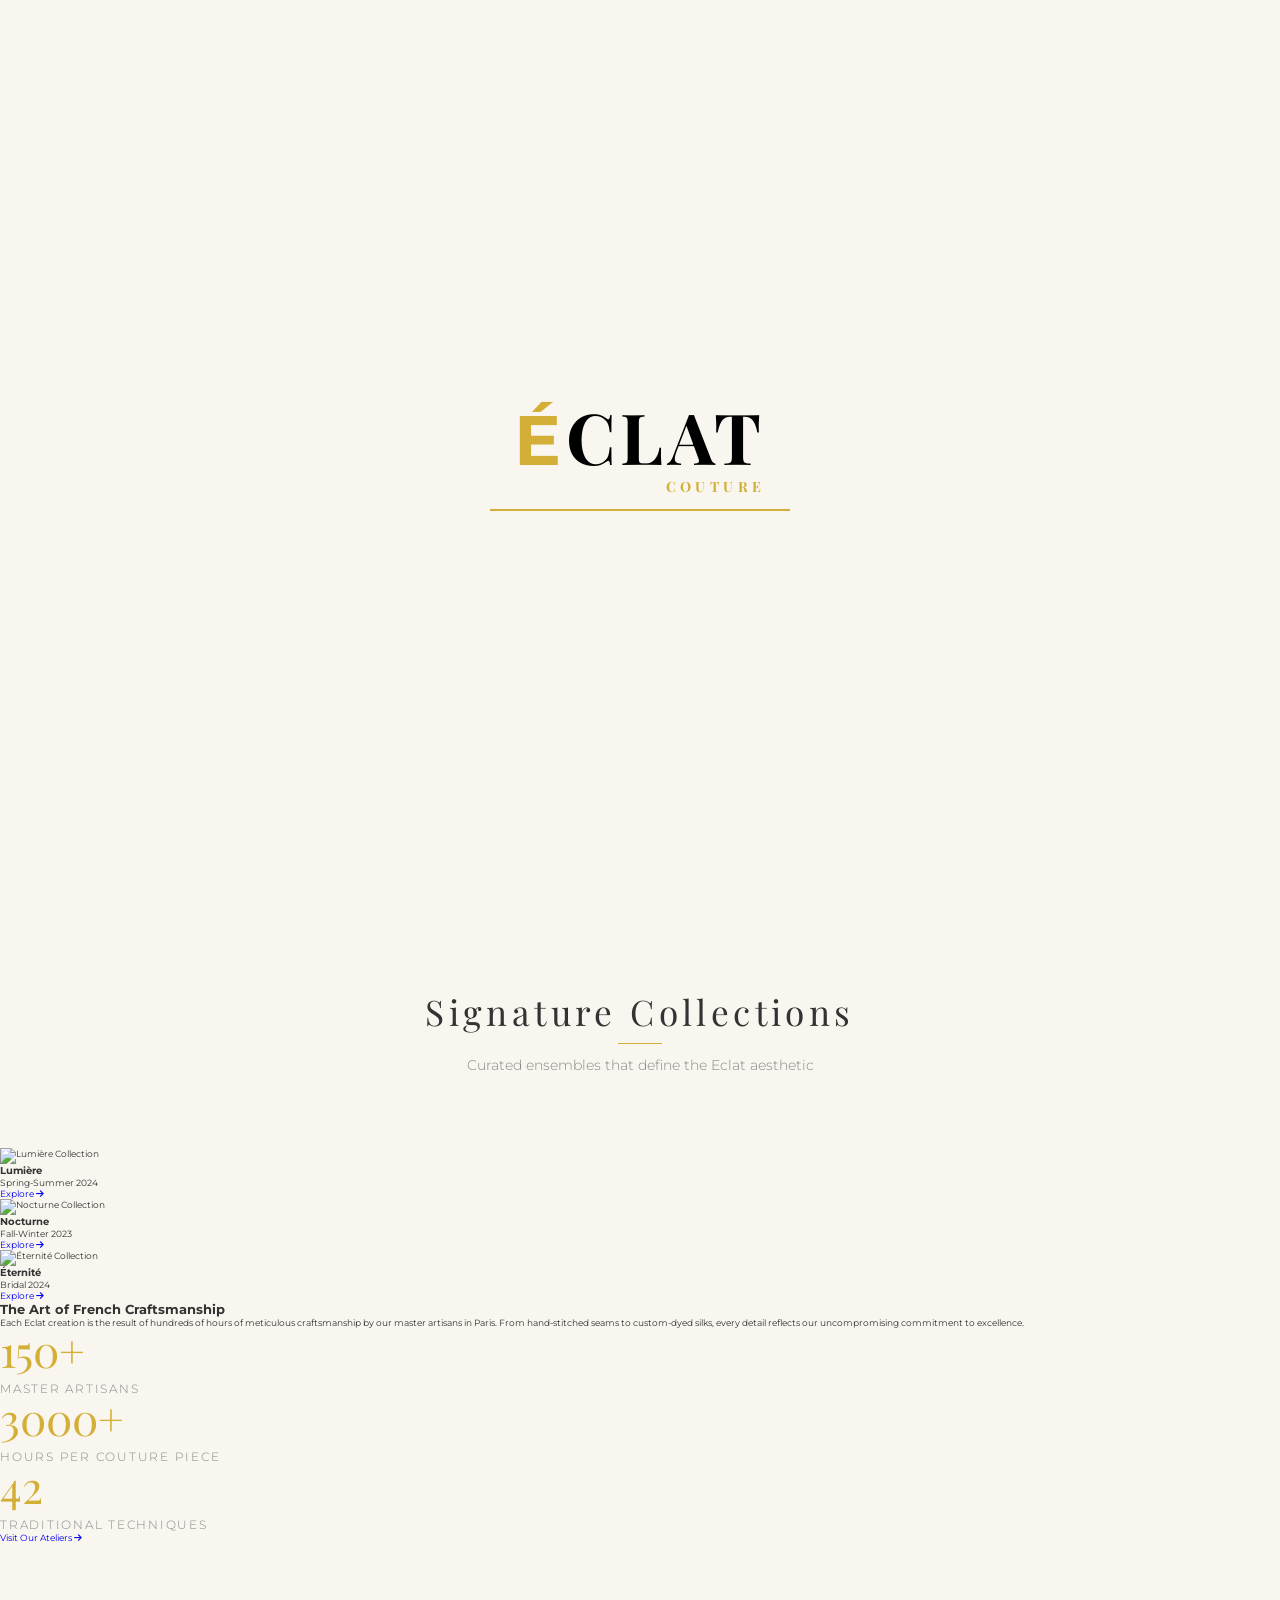
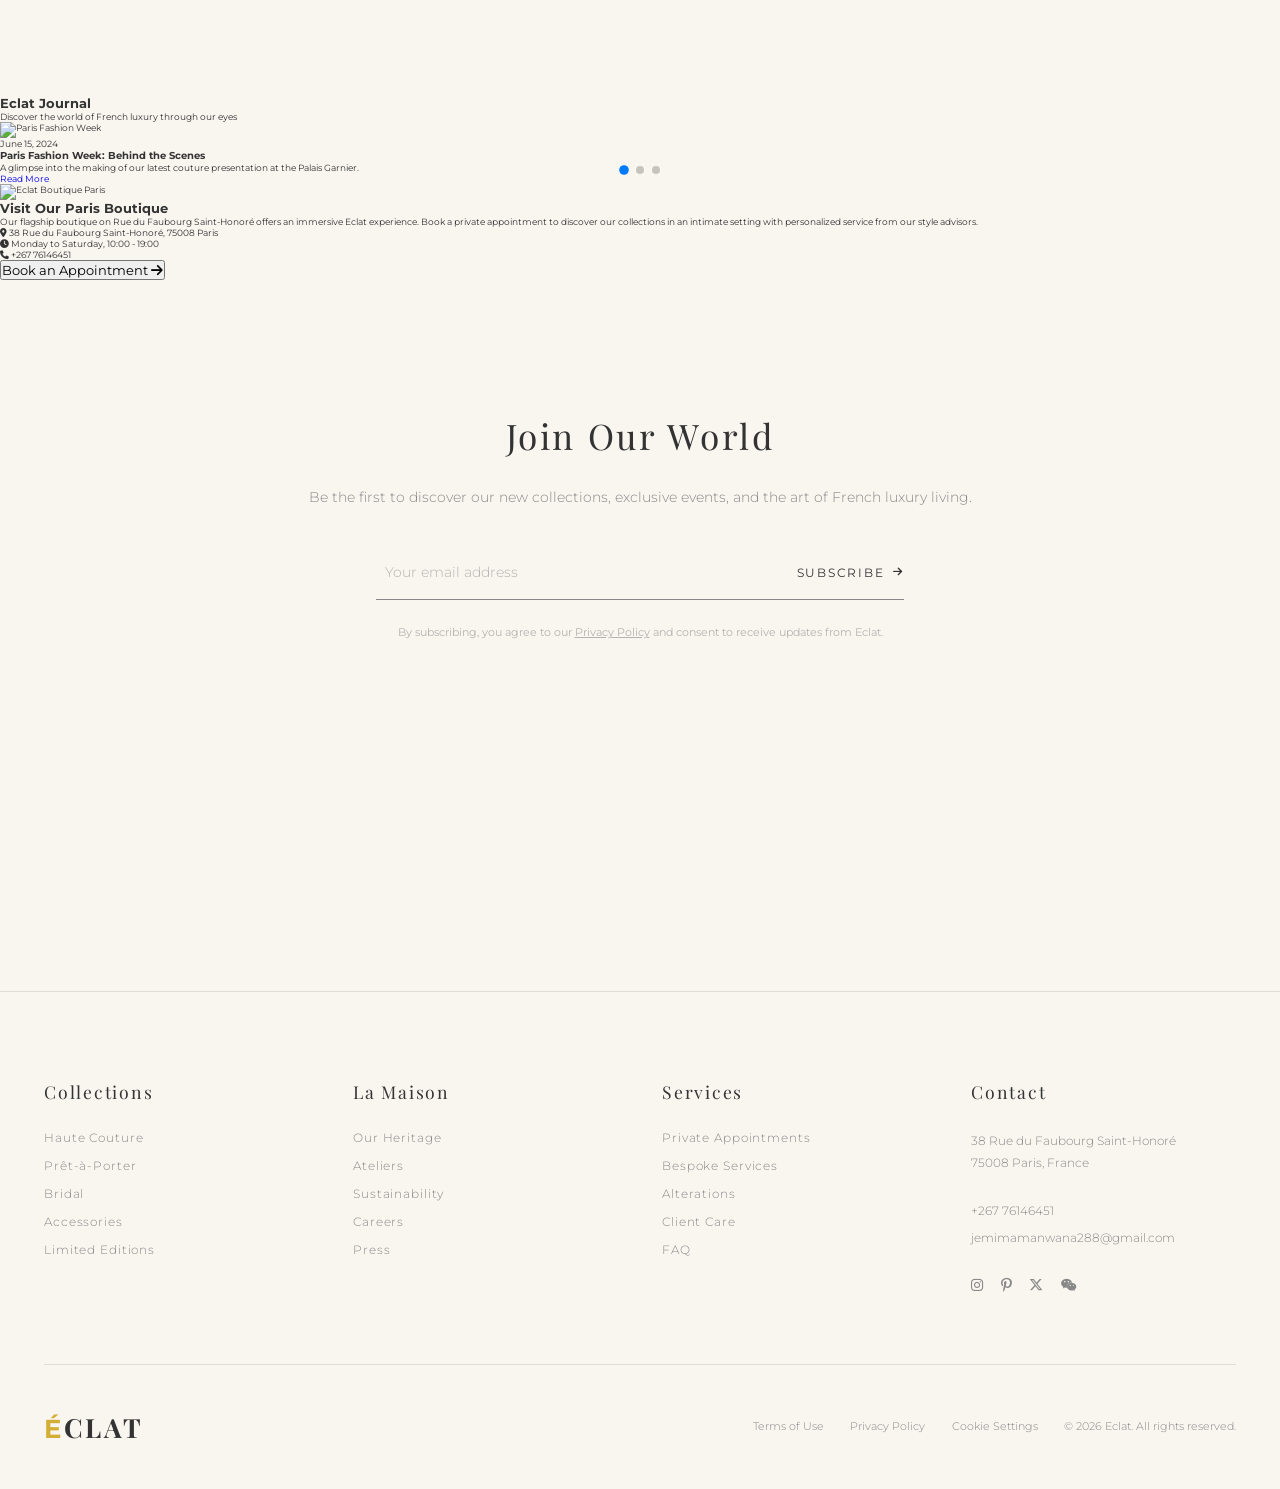
==== index.html @ 30eb7c79 "Merge remote README and rename home.html to index.html" ====
<!DOCTYPE html>
<html lang="en">
<head>
    <meta charset="UTF-8">
    <meta name="viewport" content="width=device-width, initial-scale=1.0">
    <title>Eclat | Home</title>
    <link rel="stylesheet" href="Eclat.css">
    <link rel="stylesheet" href="https://cdnjs.cloudflare.com/ajax/libs/font-awesome/6.4.0/css/all.min.css">
    <link href="https://fonts.googleapis.com/css2?family=Playfair+Display:wght@400;500;600;700;800;900&family=Montserrat:wght@100;200;300;400;500;600;700&display=swap" rel="stylesheet">
    <link rel="stylesheet" href="https://cdn.jsdelivr.net/npm/swiper@11/swiper-bundle.min.css">
</head>
<body>
    <div class="preloader">
        <div class="preloader-logo">
            <span class="gold-text">É</span>CLAT
        </div>
        <div class="preloader-progress"></div>
    </div>

    <div class="container">
        <div class="menu-icon">
            <div class="lines">
                <div class="line line-1"></div>
                <div class="line line-2"></div>
            </div>
            <span class="menu">Menu</span>
            <span class="close">Close</span>
        </div>
        <nav class="navigation">
            <a href="index.html">Home</a>
            <a href="#">Haute Couture</a>
            <a href="#">Prêt-à-Porter</a>
            <a href="#">Ateliers</a>
            <a href="#">Contact</a>
        </nav>

        <div class="landing">
            <div class="landing-left">
                <h1 class="main-heading main-heading-left">É</h1>
                <div class="about">
                    <h1>L'Art de l'Élégance</h1>
                    <p>
                        Depuis 1925, Eclat incarne l'excellence de la couture française. Chaque création est une ode à la féminité, 
                        sculptée dans les plus nobles matières par nos maîtres artisans. Découvrez un univers où le luxe rencontre 
                        l'audace, où chaque détail est pensé pour célébrer la femme moderne.
                    </p>
                    <div class="link">
                        <a href="#collections">Discover Now</a>
                        <i class="fa-solid fa-arrow-right"></i>
                    </div>
                </div>
            </div>
            <div class="landing-right">
                <div class="social-media">
                    <button id="privateAppointment">Private Appointment</button>
                    <i class="fa-brands fa-instagram"></i>
                    <i class="fa-brands fa-pinterest-p"></i>
                    <i class="fa-brands fa-x-twitter"></i>
                </div>
                <h1 class="main-heading main-heading-right">C</h1>
                <div class="season">
                    <h1>Automne-Hiver 2024 Collection</h1>
                    <div class="season-link">
                        <a href="#">View Lookbook</a>
                        <i class="fa-solid fa-arrow-right"></i>
                    </div>
                </div>
                <div class="landing-right-bg"></div>
            </div>
        </div>
    </div>

    <main>
        <!-- Featured Collections Section -->
        <section id="collections" class="featured-section">
            <div class="section-header">
                <h2>Signature Collections</h2>
                <p>Curated ensembles that define the Eclat aesthetic</p>
            </div>
            
            <div class="collections-grid">
                <div class="collection-card">
                    <div class="collection-image">
                        <img src="collection1.jpg" alt="Lumière Collection">
                    </div>
                    <div class="collection-overlay">
                        <h3>Lumière</h3>
                        <p>Spring-Summer 2024</p>
                        <a href="#" class="collection-link">Explore <i class="fas fa-arrow-right"></i></a>
                    </div>
                </div>
                <div class="collection-card">
                    <div class="collection-image">
                        <img src="collection2.jpg" alt="Nocturne Collection">
                    </div>
                    <div class="collection-overlay">
                        <h3>Nocturne</h3>
                        <p>Fall-Winter 2023</p>
                        <a href="#" class="collection-link">Explore <i class="fas fa-arrow-right"></i></a>
                    </div>
                </div>
                <div class="collection-card">
                    <div class="collection-image">
                        <img src="collection3.jpg" alt="Éternité Collection">
                    </div>
                    <div class="collection-overlay">
                        <h3>Éternité</h3>
                        <p>Bridal 2024</p>
                        <a href="#" class="collection-link">Explore <i class="fas fa-arrow-right"></i></a>
                    </div>
                </div>
            </div>
        </section>

        <!-- Craftsmanship Section -->
        <section class="craftsmanship-section">
            <div class="craftsmanship-content">
                <h2>The Art of French Craftsmanship</h2>
                <p>
                    Each Eclat creation is the result of hundreds of hours of meticulous craftsmanship by our 
                    master artisans in Paris. From hand-stitched seams to custom-dyed silks, every detail 
                    reflects our uncompromising commitment to excellence.
                </p>
                <div class="craftsmanship-stats">
                    <div class="stat">
                        <span class="number">150+</span>
                        <span class="label">Master Artisans</span>
                    </div>
                    <div class="stat">
                        <span class="number">3000+</span>
                        <span class="label">Hours per Couture Piece</span>
                    </div>
                    <div class="stat">
                        <span class="number">42</span>
                        <span class="label">Traditional Techniques</span>
                    </div>
                </div>
                <a href="#" class="craftsmanship-link">
                    Visit Our Ateliers
                    <i class="fas fa-arrow-right"></i>
                </a>
            </div>
            <div class="craftsmanship-video">
                <video autoplay muted loop>
                    <source src="craftsmanship.mp4" type="video/mp4">
                </video>
                <div class="video-overlay">
                    <button class="play-button">
                        <i class="fas fa-play"></i>
                    </button>
                </div>
            </div>
        </section>

        <!-- Editorial Section -->
        <section class="editorial-section">
            <div class="editorial-header">
                <h2>Eclat Journal</h2>
                <p>Discover the world of French luxury through our eyes</p>
            </div>
            <div class="editorial-slider swiper">
                <div class="swiper-wrapper">
                    <div class="swiper-slide editorial-slide">
                        <img src="editorial1.jpg" alt="Paris Fashion Week">
                        <div class="editorial-content">
                            <span class="editorial-date">June 15, 2024</span>
                            <h3>Paris Fashion Week: Behind the Scenes</h3>
                            <p>A glimpse into the making of our latest couture presentation at the Palais Garnier.</p>
                            <a href="#" class="editorial-link">Read More</a>
                        </div>
                    </div>
                    <div class="swiper-slide editorial-slide">
                        <img src="editorial2.jpg" alt="Silk Harvest">
                        <div class="editorial-content">
                            <span class="editorial-date">May 28, 2024</span>
                            <h3>The Silk Harvest: From Cocoon to Couture</h3>
                            <p>Our journey to Lyon to source the finest silks for our upcoming collection.</p>
                            <a href="#" class="editorial-link">Read More</a>
                        </div>
                    </div>
                    <div class="swiper-slide editorial-slide">
                        <img src="editorial3.jpg" alt="Métiers d'Art">
                        <div class="editorial-content">
                            <span class="editorial-date">April 12, 2024</span>
                            <h3>Preserving France's Métiers d'Art</h3>
                            <p>How Eclat supports traditional craftsmanship through our apprenticeship program.</p>
                            <a href="#" class="editorial-link">Read More</a>
                        </div>
                    </div>
                </div>
                <div class="swiper-pagination"></div>
            </div>
        </section>

        <!-- Boutique Section -->
        <section class="boutique-section">
            <div class="boutique-image">
                <img src="boutique.jpg" alt="Eclat Boutique Paris">
            </div>
            <div class="boutique-content">
                <h2>Visit Our Paris Boutique</h2>
                <p>
                    Our flagship boutique on Rue du Faubourg Saint-Honoré offers an immersive Eclat experience. 
                    Book a private appointment to discover our collections in an intimate setting with 
                    personalized service from our style advisors.
                </p>
                <div class="boutique-info">
                    <div class="info-item">
                        <i class="fas fa-map-marker-alt"></i>
                        <span>38 Rue du Faubourg Saint-Honoré, 75008 Paris</span>
                    </div>
                    <div class="info-item">
                        <i class="fas fa-clock"></i>
                        <span>Monday to Saturday, 10:00 - 19:00</span>
                    </div>
                    <div class="info-item">
                        <i class="fas fa-phone"></i>
                        <span>+267 76146451</span>
                    </div>
                </div>
                <button class="boutique-button">
                    Book an Appointment
                    <i class="fas fa-arrow-right"></i>
                </button>
            </div>
        </section>

        <!-- Newsletter Section -->
        <section class="newsletter-section">
            <div class="newsletter-container">
                <h2>Join Our World</h2>
                <p>
                    Be the first to discover our new collections, exclusive events, 
                    and the art of French luxury living.
                </p>
                <form class="newsletter-form">
                    <input type="email" placeholder="Your email address" required>
                    <button type="submit">Subscribe <i class="fas fa-arrow-right"></i></button>
                </form>
                <div class="privacy-note">
                    By subscribing, you agree to our <a href="#">Privacy Policy</a> and consent to receive 
                    updates from Eclat.
                </div>
            </div>
        </section>
    </main>

    <footer class="footer">
        <div class="footer-top">
            <div class="footer-column">
                <h3>Collections</h3>
                <ul>
                    <li><a href="#">Haute Couture</a></li>
                    <li><a href="#">Prêt-à-Porter</a></li>
                    <li><a href="#">Bridal</a></li>
                    <li><a href="#">Accessories</a></li>
                    <li><a href="#">Limited Editions</a></li>
                </ul>
            </div>
            <div class="footer-column">
                <h3>La Maison</h3>
                <ul>
                    <li><a href="#">Our Heritage</a></li>
                    <li><a href="#">Ateliers</a></li>
                    <li><a href="#">Sustainability</a></li>
                    <li><a href="#">Careers</a></li>
                    <li><a href="#">Press</a></li>
                </ul>
            </div>
            <div class="footer-column">
                <h3>Services</h3>
                <ul>
                    <li><a href="#">Private Appointments</a></li>
                    <li><a href="#">Bespoke Services</a></li>
                    <li><a href="#">Alterations</a></li>
                    <li><a href="#">Client Care</a></li>
                    <li><a href="#">FAQ</a></li>
                </ul>
            </div>
            <div class="footer-column">
                <h3>Contact</h3>
                <address>
                    38 Rue du Faubourg Saint-Honoré<br>
                    75008 Paris, France<br><br>
                    <a href="tel:+33142772040">+267 76146451</a><br>
                    <a href="mailto:contact@eclat.com">jemimamanwana288@gmail.com</a>
                </address>
                <div class="footer-social">
                    <a href="#"><i class="fab fa-instagram"></i></a>
                    <a href="#"><i class="fab fa-pinterest-p"></i></a>
                    <a href="#"><i class="fab fa-x-twitter"></i></a>
                    <a href="#"><i class="fab fa-weixin"></i></a>
                </div>
            </div>
        </div>
        <div class="footer-bottom">
            <div class="footer-logo">
                <span class="gold-text">É</span>CLAT
            </div>
            <div class="footer-legal">
                <a href="#">Terms of Use</a>
                <a href="#">Privacy Policy</a>
                <a href="#">Cookie Settings</a>
                <span>© 2024 Eclat. All rights reserved.</span>
            </div>
        </div>
    </footer>

    <script src="https://cdn.jsdelivr.net/npm/swiper@11/swiper-bundle.min.js"></script>
    <script src="https://unpkg.com/scrollreveal"></script>
    <script src="Eclat.js"></script>
    <script src="home.js"></script>
</body>
</html>
---- Eclat.css ----
/* Base Styles */
:root {
    --gold: #D4AF37;
    --gold-light: #E6C875;
    --gold-dark: #996515;
    --white: #FFFFFF;
    --white-off: #F9F6F0;
    --black: #000000;
    --gray: #333333;
    --gray-light: #888888;
    --transition: all 0.5s cubic-bezier(0.25, 0.46, 0.45, 0.94);
}

* {
    margin: 0;
    padding: 0;
    box-sizing: border-box;
    text-decoration: none;
    font-family: 'Montserrat', sans-serif;
}

html {
    font-size: 62.5%;
    scroll-behavior: smooth;
}

body {
    background-color: var(--white-off);
    color: var(--gray);
    overflow-x: hidden;
}

.gold-text {
    color: var(--gold);
}

 /* Preloader */
        .preloader {
            position: fixed;
            top: 0;
            left: 0;
            width: 100%;
            height: 100%;
            background-color: var(--white-off);
            display: flex;
            flex-direction: column;
            justify-content: center;
            align-items: center;
            z-index: 9999;
            transition: opacity 0.5s ease;
        }

        .preloader-logo {
            font-family: 'Playfair Display', serif;
            font-size: 8rem;
            font-weight: 700;
            letter-spacing: 0.5rem;
            margin-bottom: 3rem;
            opacity: 0;
            transform: translateY(20px);
            animation: fadeInUp 1s ease forwards 0.3s;
            color: var(--black);
            position: relative;
        }

        .preloader-logo::after {
            content: 'COUTURE';
            position: absolute;
            bottom: -1.5rem;
            right: 0;
            font-size: 1.6rem;
            letter-spacing: 0.5rem;
            color: var(--gold);
        }

        .preloader-progress {
            width: 300px;
            height: 2px;
            background-color: rgba(0, 0, 0, 0.1);
            position: relative;
            overflow: hidden;
        }

        .preloader-progress::after {
            content: '';
            position: absolute;
            left: 0;
            top: 0;
            height: 100%;
            width: 0;
            background-color: var(--gold);
            animation: progressLoad 2.5s cubic-bezier(0.65, 0, 0.35, 1) forwards;
        }

        @keyframes progressLoad {
            0% { width: 0; }
            100% { width: 100%; }
        }

        @keyframes fadeInUp {
            from {
                opacity: 0;
                transform: translateY(20px);
            }
            to {
                opacity: 1;
                transform: translateY(0);
            }
        }

/* Container */
.container {
    width: 100%;
    height: 100vh;
    background-color: var(--white-off);
    position: relative;
    overflow: hidden;
    opacity: 0;
    transition: opacity 1s ease;
}

.container.loaded {
    opacity: 1;
}

/* Menu Icon */
.menu-icon {
    position: absolute;
    top: 5rem;
    left: 5rem;
    width: 10rem;
    height: 3rem;
    z-index: 200;
    display: flex;
    align-items: center;
    justify-content: space-between;
    cursor: pointer;
    padding: 0 0.5rem;
    overflow: hidden;
}

.lines {
    height: 100%;
    display: flex;
    flex-direction: column;
    justify-content: space-evenly;
}

.line {
    width: 2.5rem;
    height: 0.1rem;
    background-color: var(--gray);
    transition: transform 0.3s cubic-bezier(0.5, 0, 0, 0.5);
}

.navigate .line-1 {
    transform: rotateZ(135deg) translate(0.5rem, 0.5rem);
}

.navigate .line-2 {
    transform: rotateZ(225deg) translate(0.5rem, -0.5rem);
}

.menu-icon span {
    font-size: 1.4rem;
    text-transform: uppercase;
    color: var(--gray);
    position: absolute;
    right: 0;
    letter-spacing: 0.2rem;
    font-weight: 300;
    transition: var(--transition);
}

.menu {
    transition: transform 0.3s 0.1s;
}

.navigate .menu {
    transform: translateY(-110%);
    transition: transform 0.3s;
}

.navigate .close {
    transform: translateY(-120%);
    transition: transform 0.3s 0.1s;
}

.close {
    top: 100%;
    transition: transform 0.3s;
}

/* Navigation */
.navigation {
    width: 100%;
    height: 100%;
    position: absolute;
    display: flex;
    flex-direction: column;
    justify-content: center;
    align-items: center;
    z-index: 100;
    opacity: 0;
    visibility: hidden;
    background-color: var(--white-off);
}

.navigation a {
    font-family: 'Playfair Display', serif;
    font-size: 6rem;
    font-weight: 400;
    text-transform: uppercase;
    margin: 1rem 0;
    color: var(--gray);
    opacity: 0;
    visibility: hidden;
    position: relative;
    padding: 1rem 2rem;
    transition: var(--transition);
}

.navigation a::after {
    content: '';
    position: absolute;
    bottom: 0;
    left: 50%;
    transform: translateX(-50%);
    width: 0;
    height: 1px;
    background-color: var(--gold);
    transition: width 0.3s ease;
}

.navigation a:hover {
    color: var(--gold);
}

.navigation a:hover::after {
    width: 100%;
}

.navigate .navigation,
.navigate .navigation a {
    opacity: 1;
    visibility: visible;
}

.navigate .navigation a:nth-child(1) {
    transition: color 0.3s, opacity 0.5s 0.2s, transform 0.5s 0.2s;
    transform: translateY(-20px);
}

.navigate .navigation a:nth-child(2) {
    transition: color 0.3s, opacity 0.5s 0.3s, transform 0.5s 0.3s;
    transform: translateY(-20px);
}

.navigate .navigation a:nth-child(3) {
    transition: color 0.3s, opacity 0.5s 0.4s, transform 0.5s 0.4s;
    transform: translateY(-20px);
}

.navigate .navigation a:nth-child(4) {
    transition: color 0.3s, opacity 0.5s 0.5s, transform 0.5s 0.5s;
    transform: translateY(-20px);
}

.navigate .navigation a:nth-child(5) {
    transition: color 0.3s, opacity 0.5s 0.6s, transform 0.5s 0.6s;
    transform: translateY(-20px);
}

.navigate .navigation a:nth-child(6) {
    transition: color 0.3s, opacity 0.5s 0.7s, transform 0.5s 0.7s;
    transform: translateY(-20px);
}

.navigate .navigation a:nth-child(7) {
    transition: color 0.3s, opacity 0.5s 0.8s, transform 0.5s 0.8s;
    transform: translateY(-20px);
}

.navigate .navigation a {
    transform: translateY(0);
}

/* Landing */
.landing {
    width: 100%;
    height: 100%;
    position: relative;
    overflow: hidden;
    transition: 0.5s;
}

.navigate .landing-left {
    filter: blur(2.5rem) brightness(0.7); /* Increased blur and reduced brightness */
    transition: filter 0.5s 0.5s;
}

.navigation {
    /* Existing styles */
    background-color: rgba(249, 246, 240, 0.95); /* Semi-transparent white background */
    backdrop-filter: blur(5px); /* Subtle blur for the navigation background */
}

.navigation a {
    /* Existing styles */
    text-shadow: 0 2px 4px rgba(0,0,0,0.3); /* Adding text shadow for better readability */
    padding: 1.5rem 3rem; /* Increased padding for better click area */
}

.landing-left {
    position: absolute;
    top: 0;
    left: 0;
    width: 50%;
    height: 100%;
    display: flex;
    flex-direction: column;
    justify-content: center;
    padding-left: 15rem;
}

.main-heading {
    position: absolute;
    font-family: 'Playfair Display', serif;
    font-size: 25rem;
    font-weight: 700;
    text-transform: uppercase;
    letter-spacing: 2rem;
    z-index: 10;
    transition: all 1s;
    color: var(--white-off);
    text-shadow: 0 0.5rem 1rem rgba(0, 0, 0, 0.1);
}

.navigate .main-heading {
    transform: translateY(-5rem);
    opacity: 0;
    visibility: hidden;
}

.main-heading-left {
    right: -4%;
    top: 20%;
    color: var(--gray);
    
}

.about {
    position: relative;
    z-index: 20;
    transition: all 1s;
}

.navigate .about {
    transform: translateX(5rem);
    opacity: 0;
    visibility: hidden;
}

.about h1 {
    font-family: 'Playfair Display', serif;
    font-size: 6rem;
    font-weight: 400;
    color: var(--gray);
    margin-bottom: 3rem;
    line-height: 1.2;
    letter-spacing: 0.5rem;
}

.about p {
    font-size: 1.6rem;
    color: var(--gray-light);
    width: 50rem;
    margin: 2rem 0 4rem 0;
    line-height: 1.8;
    font-weight: 300;
    letter-spacing: 0.1rem;
}

.link {
    display: flex;
    align-items: center;
    cursor: pointer;
    width: fit-content;
    position: relative;
    overflow: hidden;
    padding-bottom: 0.5rem;
}

.link::after {
    content: '';
    position: absolute;
    bottom: 0;
    left: 0;
    width: 100%;
    height: 1px;
    background-color: var(--gold);
    transform: translateX(-100%);
    transition: transform 0.3s ease;
}

.link:hover::after {
    transform: translateX(0);
}

.link a {
    font-size: 1.4rem;
    text-transform: uppercase;
    color: var(--gray);
    margin-right: 1rem;
    letter-spacing: 0.2rem;
    font-weight: 300;
    transition: var(--transition);
}

.link:hover a {
    color: var(--gold);
}

.link i {
    font-size: 1.2rem;
    color: var(--gray);
    transition: var(--transition);
}

.link:hover i {
    color: var(--gold);
    transform: translateX(0.5rem);
}

.landing-right {
    position: absolute;
    top: 0;
    right: 0;
    width: 50%;
    height: 100%;
}

.social-media {
    position: absolute;
    top: 5rem;
    right: 5rem;
    z-index: 100;
    display: flex;
    align-items: center;
    transition: all 0.5s;
}

.navigate .social-media {
    opacity: 0;
    visibility: hidden;
}

#privateAppointment {
    background-color: transparent;
    border: 1px solid var(--gray);
    color: var(--gray);
    padding: 1rem 2rem;
    font-size: 1.2rem;
    text-transform: uppercase;
    letter-spacing: 0.2rem;
    margin-right: 3rem;
    cursor: pointer;
    transition: var(--transition);
    position: relative;
    overflow: hidden;
}

#privateAppointment::before {
    content: '';
    position: absolute;
    top: 0;
    left: -100%;
    width: 100%;
    height: 100%;
    background-color: var(--gold);
    transition: left 0.3s ease;
    z-index: -1;
}

#privateAppointment:hover {
    color: var(--white);
    border-color: var(--gold);
}

#privateAppointment:hover::before {
    left: 0;
}

.social-media i {
    font-size: 1.6rem;
    margin: 0 1.5rem;
    color: var(--gray);
    cursor: pointer;
    transition: var(--transition);
}

.social-media i:hover {
    color: var(--gold);
    transform: translateY(-0.3rem);
}

.main-heading-right {
    left: -2.5%;
    top: 20%;
    color: var(--gold);
    opacity: 0.7;
}

.season {
    position: absolute;
    bottom: 10rem;
    right: 10rem;
    z-index: 100;
    text-align: right;
    transition: all 1s;
}

.navigate .season {
    transform: translateX(-5rem);
    opacity: 0;
    visibility: hidden;
}

.season h1 {
    font-family: 'Playfair Display', serif;
    font-size: 3rem;
    font-weight: 400;
    color: var(--gray);
    margin-bottom: 2rem;
    line-height: 1.3;
}

.season-link {
    display: flex;
    align-items: center;
    justify-content: flex-end;
    cursor: pointer;
    width: fit-content;
    margin-left: auto;
    position: relative;
    overflow: hidden;
    padding-bottom: 0.5rem;
}

.season-link::after {
    content: '';
    position: absolute;
    bottom: 0;
    right: 0;
    width: 100%;
    height: 1px;
    background-color: var(--gold);
    transform: translateX(100%);
    transition: transform 0.3s ease;
}

.season-link:hover::after {
    transform: translateX(0);
}

.season-link a {
    font-size: 1.4rem;
    text-transform: uppercase;
    color: var(--gray);
    margin-left: 1rem;
    letter-spacing: 0.2rem;
    font-weight: 300;
    transition: var(--transition);
}

.season-link:hover a {
    color: var(--gold);
}

.season-link i {
    font-size: 1.2rem;
    color: var(--gray);
    transition: var(--transition);
}

.season-link:hover i {
    color: var(--gold);
    transform: translateX(0.5rem);
}

.landing-right-bg {
    width: 100%;
    height: 100%;
    position: absolute;
    top: 0;
    right: 0;
    background: url('flowersInWater.jpg') center no-repeat;
    background-size: cover;
    transition: all 1s;
    opacity: 0.8;
}

.navigate .landing-right-bg {
    transform: translateX(100%);
    opacity: 0;
    visibility: hidden;
}

/* Main Content */
main {
    width: 100%;
    padding: 10rem 0;
}

.section-header {
    text-align: center;
    margin-bottom: 8rem;
    padding: 0 2rem;
}

.section-header h2 {
    font-family: 'Playfair Display', serif;
    font-size: 4rem;
    font-weight: 400;
    color: var(--gray);
    margin-bottom: 2rem;
    letter-spacing: 0.5rem;
    position: relative;
    display: inline-block;
}

.section-header h2::after {
    content: '';
    position: absolute;
    bottom: -1rem;
    left: 50%;
    transform: translateX(-50%);
    width: 5rem;
    height: 1px;
    background-color: var(--gold);
}

.section-header p {
    font-size: 1.6rem;
    color: var(--gray-light);
    max-width: 60rem;
    margin: 0 auto;
    line-height: 1.8;
    font-weight: 300;
}

/* Couture Section */
.couture-section {
    padding: 140px 140px;
    margin-bottom: 15rem;
}

.couture-swiper {
    width: 100%;
    height: 80vh;
    position: relative;
    overflow: hidden;
}

.couture-slide {
    width: 100%;
    height: 100%;
    position: relative;
}

.couture-slide img {
    width: 100%;
    height: 100%;
    object-fit: cover;
}

.slide-overlay {
    position: absolute;
    bottom: 5rem;
    left: 5rem;
    color: var(--white);
    opacity: 0;
    transform: translateY(20px);
    transition: all 0.5s ease;
}

.swiper-slide-active .slide-overlay {
    opacity: 1;
    transform: translateY(0);
    transition-delay: 0.3s;
}

.slide-overlay h3 {
    font-family: 'Playfair Display', serif;
    font-size: 3rem;
    font-weight: 400;
    margin-bottom: 1rem;
    letter-spacing: 0.3rem;
}

.slide-overlay p {
    font-size: 1.4rem;
    font-weight: 300;
    letter-spacing: 0.1rem;
}

.swiper-pagination-bullet {
    width: 1.5rem;
    height: 1.5rem;
    background-color: var(--white);
    opacity: 0.5;
    transition: var(--transition);
}

.swiper-pagination-bullet-active {
    background-color: var(--gold);
    opacity: 1;
    transform: scale(1.2);
}

.swiper-button-next,
.swiper-button-prev {
    color: var(--white);
    width: 5rem;
    height: 5rem;
    border: 1px solid rgba(255, 255, 255, 0.3);
    border-radius: 50%;
    display: flex;
    align-items: center;
    justify-content: center;
    transition: var(--transition);
}

.swiper-button-next::after,
.swiper-button-prev::after {
    font-size: 1.5rem;
    font-weight: bold;
}

.swiper-button-next:hover,
.swiper-button-prev:hover {
    background-color: var(--gold);
    border-color: var(--gold);
}

/* Heritage Section */
.heritage-section {
    display: flex;
    width: 100%;
    min-height: 80vh;
    margin-bottom: 15rem;
}

.heritage-content {
    flex: 1;
    padding: 10rem;
    display: flex;
    flex-direction: column;
    justify-content: center;
}

.heritage-content h2 {
    font-family: 'Playfair Display', serif;
    font-size: 4rem;
    font-weight: 400;
    color: var(--gray);
    margin-bottom: 4rem;
    letter-spacing: 0.3rem;
}

.heritage-content p {
    font-size: 1.6rem;
    color: var(--gray-light);
    line-height: 1.8;
    margin-bottom: 6rem;
    font-weight: 300;
    max-width: 60rem;
}

.heritage-stats {
    display: flex;
    gap: 8rem;
}

.stat {
    display: flex;
    flex-direction: column;
}

.stat .number {
    font-family: 'Playfair Display', serif;
    font-size: 5rem;
    font-weight: 400;
    color: var(--gold);
    line-height: 1;
    margin-bottom: 1rem;
}

.stat .label {
    font-size: 1.4rem;
    color: var(--gray-light);
    text-transform: uppercase;
    letter-spacing: 0.2rem;
    font-weight: 300;
}

.heritage-image {
    flex: 1;
    position: relative;
    overflow: hidden;
}

.heritage-image img {
    width: 100%;
    height: 100%;
    object-fit: cover;
}

/* Materials Section */
.materials-section {
    padding: 0 10rem;
    margin-bottom: 15rem;
}

.materials-header {
    text-align: center;
    margin-bottom: 8rem;
}

.materials-header h2 {
    font-family: 'Playfair Display', serif;
    font-size: 4rem;
    font-weight: 400;
    color: var(--gray);
    margin-bottom: 2rem;
    letter-spacing: 0.3rem;
}

.materials-header p {
    font-size: 1.6rem;
    color: var(--gray-light);
    max-width: 60rem;
    margin: 0 auto;
    line-height: 1.8;
    font-weight: 300;
}

.materials-grid {
    display: grid;
    grid-template-columns: repeat(2, 1fr);
    gap: 5rem;
}

.material-card {
    position: relative;
    overflow: hidden;
    height: 60rem;
}

.material-image {
    width: 100%;
    height: 100%;
    overflow: hidden;
}

.material-image img {
    width: 100%;
    height: 100%;
    object-fit: cover;
    transition: transform 1s ease;
}

.material-card:hover .material-image img {
    transform: scale(1.05);
}

.material-info {
    position: absolute;
    bottom: 0;
    left: 0;
    width: 100%;
    padding: 5rem;
    background: linear-gradient(to top, rgba(0, 0, 0, 0.8), transparent);
    color: var(--white);
    transform: translateY(100%);
    transition: transform 0.5s ease;
}

.material-card:hover .material-info {
    transform: translateY(0);
}

.material-info h3 {
    font-family: 'Playfair Display', serif;
    font-size: 2.5rem;
    font-weight: 400;
    margin-bottom: 1rem;
    letter-spacing: 0.2rem;
}

.material-info p {
    font-size: 1.4rem;
    font-weight: 300;
    line-height: 1.8;
    opacity: 0.8;
}

/* Atelier Section */
.atelier-section {
    width: 100%;
    height: 100vh;
    margin-bottom: 15rem;
    position: relative;
}

.atelier-video {
    width: 100%;
    height: 100%;
    position: relative;
}

.atelier-video video {
    width: 100%;
    height: 100%;
    object-fit: cover;
}

.video-overlay {
    position: absolute;
    top: 0;
    left: 0;
    width: 100%;
    height: 100%;
    background-color: rgba(0, 0, 0, 0.3);
    display: flex;
    flex-direction: column;
    justify-content: center;
    align-items: center;
    color: var(--white);
    text-align: center;
    padding: 0 5rem;
}

.video-overlay h2 {
    font-family: 'Playfair Display', serif;
    font-size: 6rem;
    font-weight: 400;
    margin-bottom: 2rem;
    letter-spacing: 0.5rem;
}

.video-overlay p {
    font-size: 1.8rem;
    font-weight: 300;
    margin-bottom: 4rem;
    max-width: 60rem;
    line-height: 1.8;
    opacity: 0.8;
}

.play-button {
    width: 8rem;
    height: 8rem;
    border-radius: 50%;
    background-color: rgba(212, 175, 55, 0.8);
    border: none;
    color: var(--white);
    font-size: 2rem;
    cursor: pointer;
    display: flex;
    align-items: center;
    justify-content: center;
    transition: var(--transition);
}

.play-button:hover {
    background-color: var(--gold);
    transform: scale(1.1);
}

/* Newsletter Section */
.newsletter-section {
    width: 100%;
    padding: 15rem 5rem;
    background-color: var(--white-off);
    margin-bottom: 15rem;
}

.newsletter-container {
    max-width: 80rem;
    margin: 0 auto;
    text-align: center;
}

.newsletter-container h2 {
    font-family: 'Playfair Display', serif;
    font-size: 4rem;
    font-weight: 400;
    color: var(--gray);
    margin-bottom: 3rem;
    letter-spacing: 0.3rem;
}

.newsletter-container p {
    font-size: 1.6rem;
    color: var(--gray-light);
    line-height: 1.8;
    margin-bottom: 5rem;
    font-weight: 300;
}

.newsletter-form {
    display: flex;
    max-width: 60rem;
    margin: 0 auto 3rem;
    border-bottom: 1px solid var(--gray-light);
    padding-bottom: 1rem;
}

.newsletter-form input {
    flex: 1;
    background-color: transparent;
    border: none;
    font-size: 1.6rem;
    color: var(--gray);
    padding: 1rem;
    font-weight: 300;
}

.newsletter-form input::placeholder {
    color: var(--gray-light);
    opacity: 0.6;
}

.newsletter-form input:focus {
    outline: none;
}

.newsletter-form button {
    background-color: transparent;
    border: none;
    font-size: 1.4rem;
    color: var(--gray);
    text-transform: uppercase;
    letter-spacing: 0.2rem;
    cursor: pointer;
    display: flex;
    align-items: center;
    transition: var(--transition);
}

.newsletter-form button i {
    margin-left: 1rem;
    font-size: 1.2rem;
    transition: var(--transition);
}

.newsletter-form button:hover {
    color: var(--gold);
}

.newsletter-form button:hover i {
    transform: translateX(0.5rem);
}

.privacy-note {
    font-size: 1.2rem;
    color: var(--gray-light);
    opacity: 0.6;
}

.privacy-note a {
    color: var(--gray-light);
    text-decoration: underline;
    transition: var(--transition);
}

.privacy-note a:hover {
    color: var(--gold);
}

/* Footer */
.footer {
    width: 100%;
    background-color: var(--white-off);
    padding: 10rem 5rem 5rem;
    border-top: 1px solid rgba(0, 0, 0, 0.1);
}

.footer-top {
    display: flex;
    justify-content: space-between;
    margin-bottom: 8rem;
    flex-wrap: wrap;
    gap: 5rem;
}

.footer-column {
    flex: 1;
    min-width: 20rem;
}

.footer-column h3 {
    font-family: 'Playfair Display', serif;
    font-size: 2rem;
    font-weight: 400;
    color: var(--gray);
    margin-bottom: 3rem;
    letter-spacing: 0.2rem;
}

.footer-column ul {
    list-style: none;
}

.footer-column ul li {
    margin-bottom: 1.5rem;
}

.footer-column ul li a {
    font-size: 1.4rem;
    color: var(--gray-light);
    transition: var(--transition);
    font-weight: 300;
    letter-spacing: 0.1rem;
}

.footer-column ul li a:hover {
    color: var(--gold);
    padding-left: 0.5rem;
}

.footer-column address {
    font-style: normal;
    font-size: 1.4rem;
    color: var(--gray-light);
    line-height: 1.8;
    margin-bottom: 3rem;
    font-weight: 300;
}

.footer-column address a {
    color: var(--gray-light);
    transition: var(--transition);
    display: inline-block;
    margin-top: 0.5rem;
}

.footer-column address a:hover {
    color: var(--gold);
}

.footer-social {
    display: flex;
    gap: 2rem;
}

.footer-social a {
    color: var(--gray-light);
    font-size: 1.6rem;
    transition: var(--transition);
}

.footer-social a:hover {
    color: var(--gold);
    transform: translateY(-0.3rem);
}

.footer-bottom {
    display: flex;
    justify-content: space-between;
    align-items: center;
    padding-top: 5rem;
    border-top: 1px solid rgba(0, 0, 0, 0.1);
    flex-wrap: wrap;
    gap: 3rem;
}

.footer-logo {
    font-family: 'Playfair Display', serif;
    font-size: 3rem;
    font-weight: 700;
    letter-spacing: 0.3rem;
}

.footer-legal {
    display: flex;
    align-items: center;
    gap: 3rem;
    flex-wrap: wrap;
}

.footer-legal a {
    font-size: 1.2rem;
    color: var(--gray-light);
    transition: var(--transition);
    font-weight: 300;
}

.footer-legal a:hover {
    color: var(--gold);
}

.footer-legal span {
    font-size: 1.2rem;
    color: var(--gray-light);
    font-weight: 300;
}

/* Responsive Design */
@media (max-width: 1600px) {
    html {
        font-size: 55%;
    }
    
    .landing-left {
        padding-left: 10rem;
    }
    
    .heritage-content {
        padding: 8rem;
    }
}

@media (max-width: 1200px) {
    html {
        font-size: 50%;
    }
    
    .main-heading {
        font-size: 20rem;
    }
    
    .materials-grid {
        grid-template-columns: 1fr;
    }
    
    .material-card {
        height: 50rem;
    }
    
    .heritage-section {
        flex-direction: column;
    }
    
    .heritage-image {
        height: 60rem;
    }
}

@media (max-width: 900px) {
    html {
        font-size: 45%;
    }
    
    .landing-left {
        width: 100%;
        padding-left: 5rem;
    }
    
    .landing-right {
        display: none;
    }
    
    .about {
        width: 80%;
    }
    
    .about p {
        width: 100%;
    }
    
    .couture-swiper {
        height: 60vh;
    }
    
    .heritage-content {
        padding: 5rem;
    }
    
    .heritage-stats {
        gap: 5rem;
    }
}

@media (max-width: 700px) {
    .main-heading {
        font-size: 15rem;
    }
    
    .about h1 {
        font-size: 4.5rem;
    }
    
    .section-header h2 {
        font-size: 3rem;
    }
    
    .couture-section {
        padding: 0 2rem;
    }
    
    .heritage-content {
        padding: 3rem;
    }
    
    .heritage-stats {
        flex-direction: column;
        gap: 3rem;
    }
    
    .materials-section {
        padding: 0 3rem;
    }
    
    .video-overlay h2 {
        font-size: 4rem;
    }
    
    .video-overlay p {
        font-size: 1.6rem;
    }
    
    .play-button {
        width: 6rem;
        height: 6rem;
    }
}

@media (max-width: 500px) {
    .menu-icon {
        top: 3rem;
        left: 3rem;
    }
    
    .main-heading {
        font-size: 10rem;
    }
    
    .about {
        width: 90%;
    }
    
    .navigation a {
        font-size: 4rem;
    }
    
    .couture-swiper {
        height: 50vh;
    }
    
    .slide-overlay {
        left: 2rem;
        bottom: 2rem;
    }
    
    .slide-overlay h3 {
        font-size: 2rem;
    }
    
    .heritage-image {
        height: 40rem;
    }
    
    .newsletter-section {
        padding: 10rem 2rem;
    }
    
    .footer {
        padding: 5rem 2rem;
    }
    
    .footer-bottom {
        flex-direction: column;
        text-align: center;
    }
    
    .footer-legal {
        justify-content: center;
    }
}

/*haute couture starts here*/


/* Haute Couture Hero */
.haute-hero {
    width: 100%;
    height: 100vh;
    display: flex;
    position: relative;
}

.haute-hero-content {
    flex: 1;
    padding: 15rem;
    display: flex;
    flex-direction: column;
    justify-content: center;
    position: relative;
    z-index: 10;
}

.haute-hero-content h1 {
    font-family: 'Playfair Display', serif;
    font-size: 8rem;
    font-weight: 400;
    color: var(--gray);
    margin-bottom: 3rem;
    letter-spacing: 0.5rem;
}

.haute-hero-content p {
    font-size: 2rem;
    color: var(--gray);
    opacity: 0.8;
    max-width: 50rem;
    line-height: 1.6;
    font-weight: 300;
    margin-bottom: 10rem;
}

.haute-scroll {
    display: flex;
    align-items: center;
    position: absolute;
    bottom: 10rem;
    left: 15rem;
    color: var(--white);
    font-size: 1.4rem;
    text-transform: uppercase;
    letter-spacing: 0.2rem;
}

.scroll-line {
    width: 10rem;
    height: 1px;
    background-color: var(--gold-light);
    margin-left: 2rem;
    position: relative;
}

.scroll-line::after {
    content: '';
    position: absolute;
    top: -0.5rem;
    left: 0;
    width: 1rem;
    height: 1rem;
    background-color: var(--gold);
    border-radius: 50%;
    animation: scrollBounce 2s infinite;
}

@keyframes scrollBounce {
    0% { transform: translateX(0); }
    50% { transform: translateX(9rem); }
    100% { transform: translateX(0); }
}

.haute-hero-image {
    flex: 1;
    position: relative;
    overflow: hidden;
}

.haute-hero-image img {
    width: 100%;
    height: 100%;
    object-fit: cover;
}

.haute-hero-image::after {
    content: '';
    position: absolute;
    top: 0;
    left: 0;
    width: 100%;
    height: 100%;
    background: linear-gradient(to right, rgba(0,0,0,0.7) 0%, rgba(0,0,0,0) 50%);
}

/* Couture Introduction */
.couture-intro {
    display: flex;
    width: 100%;
    min-height: 80vh;
    margin-bottom: 15rem;
}

.couture-intro-content {
    flex: 1;
    padding: 10rem;
    display: flex;
    flex-direction: column;
    justify-content: center;
}

.couture-intro-content h2 {
    font-family: 'Playfair Display', serif;
    font-size: 4rem;
    font-weight: 400;
    color: var(--gray);
    margin-bottom: 4rem;
    letter-spacing: 0.3rem;
}

.couture-intro-content p {
    font-size: 1.6rem;
    color: var(--gray-light);
    line-height: 1.8;
    margin-bottom: 6rem;
    font-weight: 300;
    max-width: 60rem;
}

.couture-stat {
    margin-top: 6rem;
}

.stat-number {
    font-family: 'Playfair Display', serif;
    font-size: 6rem;
    font-weight: 400;
    color: var(--gold);
    line-height: 1;
    margin-bottom: 1rem;
}

.stat-label {
    font-size: 1.4rem;
    color: var(--gray-light);
    text-transform: uppercase;
    letter-spacing: 0.2rem;
    font-weight: 300;
}

.couture-intro-image {
    flex: 1;
    position: relative;
    overflow: hidden;
}

.couture-intro-image img {
    width: 100%;
    height: 100%;
    object-fit: cover;
}

/* Current Collection */
.current-collection {
    padding: 0 10rem 15rem;
}

.collection-slider {
    width: 100%;
    height: 80vh;
    margin-bottom: 8rem;
}

.collection-slide {
    width: 100%;
    height: 100%;
    position: relative;
}

.collection-slide img {
    width: 100%;
    height: 100%;
    object-fit: cover;
}

.slide-info {
    position: absolute;
    bottom: 5rem;
    left: 5rem;
    color: var(--white);
    max-width: 50rem;
}

.slide-info h3 {
    font-family: 'Playfair Display', serif;
    font-size: 3rem;
    font-weight: 400;
    margin-bottom: 1rem;
    letter-spacing: 0.2rem;
}

.slide-info p {
    font-size: 1.4rem;
    font-weight: 300;
    margin-bottom: 2rem;
    opacity: 0.8;
}

.look-details {
    display: inline-flex;
    align-items: center;
    font-size: 1.4rem;
    color: var(--white);
    text-transform: uppercase;
    letter-spacing: 0.2rem;
    transition: var(--transition);
}

.look-details i {
    margin-left: 1rem;
    font-size: 1.2rem;
    transition: var(--transition);
}

.look-details:hover {
    color: var(--gold);
}

.look-details:hover i {
    transform: translateX(0.5rem);
}

.collection-link {
    text-align: center;
}

.collection-link a {
    display: inline-flex;
    align-items: center;
    font-size: 1.4rem;
    color: var(--gray);
    text-transform: uppercase;
    letter-spacing: 0.2rem;
    transition: var(--transition);
}

.collection-link a i {
    margin-left: 1rem;
    font-size: 1.2rem;
    transition: var(--transition);
}

.collection-link a:hover {
    color: var(--gold);
}

.collection-link a:hover i {
    transform: translateX(0.5rem);
}

/* Couture Process */
.couture-process {
    padding: 0 10rem 15rem;
}

.process-header {
    text-align: center;
    margin-bottom: 8rem;
}

.process-header h2 {
    font-family: 'Playfair Display', serif;
    font-size: 4rem;
    font-weight: 400;
    color: var(--gray);
    margin-bottom: 2rem;
    letter-spacing: 0.3rem;
}

.process-header p {
    font-size: 1.6rem;
    color: var(--gray-light);
    max-width: 60rem;
    margin: 0 auto;
    line-height: 1.8;
    font-weight: 300;
}

.process-steps {
    display: grid;
    grid-template-columns: repeat(3, 1fr);
    gap: 5rem;
}

.process-step {
    padding: 5rem;
    border: 1px solid rgba(0,0,0,0.1);
    transition: var(--transition);
}

.process-step:hover {
    border-color: var(--gold);
}

.step-number {
    font-family: 'Playfair Display', serif;
    font-size: 3rem;
    font-weight: 400;
    color: var(--gold);
    margin-bottom: 2rem;
}

.process-step h3 {
    font-family: 'Playfair Display', serif;
    font-size: 2rem;
    font-weight: 400;
    color: var(--gray);
    margin-bottom: 2rem;
    letter-spacing: 0.1rem;
}

.process-step p {
    font-size: 1.4rem;
    color: var(--gray-light);
    line-height: 1.8;
    font-weight: 300;
}

/* Materials Library */
.materials-library {
    padding: 0 10rem 15rem;
}

.materials-header {
    text-align: center;
    margin-bottom: 8rem;
}

.materials-header h2 {
    font-family: 'Playfair Display', serif;
    font-size: 4rem;
    font-weight: 400;
    color: var(--gray);
    margin-bottom: 2rem;
    letter-spacing: 0.3rem;
}

.materials-header p {
    font-size: 1.6rem;
    color: var(--gray-light);
    max-width: 60rem;
    margin: 0 auto;
    line-height: 1.8;
    font-weight: 300;
}

.materials-grid {
    display: grid;
    grid-template-columns: repeat(4, 1fr);
    gap: 3rem;
    margin-bottom: 8rem;
}

.material-item {
    position: relative;
    height: 40rem;
    overflow: hidden;
}

.material-image {
    width: 100%;
    height: 100%;
}

.material-image img {
    width: 100%;
    height: 100%;
    object-fit: cover;
    transition: transform 1s ease;
}

.material-item:hover .material-image img {
    transform: scale(1.05);
}

.material-overlay {
    position: absolute;
    bottom: 0;
    left: 0;
    width: 100%;
    padding: 3rem;
    background: linear-gradient(to top, rgba(0,0,0,0.8), transparent);
    color: var(--white);
    transform: translateY(100%);
    transition: transform 0.5s ease;
}

.material-item:hover .material-overlay {
    transform: translateY(0);
}

.material-overlay h3 {
    font-family: 'Playfair Display', serif;
    font-size: 2rem;
    font-weight: 400;
    margin-bottom: 1rem;
    letter-spacing: 0.1rem;
}

.material-overlay p {
    font-size: 1.2rem;
    font-weight: 300;
    opacity: 0.8;
}

.materials-link {
    text-align: center;
}

.materials-link a {
    display: inline-flex;
    align-items: center;
    font-size: 1.4rem;
    color: var(--gray);
    text-transform: uppercase;
    letter-spacing: 0.2rem;
    transition: var(--transition);
}

.materials-link a i {
    margin-left: 1rem;
    font-size: 1.2rem;
    transition: var(--transition);
}

.materials-link a:hover {
    color: var(--gold);
}

.materials-link a:hover i {
    transform: translateX(0.5rem);
}

/* Couture Appointment */
.couture-appointment {
    display: flex;
    width: 100%;
    min-height: 80vh;
    margin-bottom: 15rem;
}

.appointment-content {
    flex: 1;
    padding: 10rem;
    display: flex;
    flex-direction: column;
    justify-content: center;
    background-color: var(--white-off);
}

.appointment-content h2 {
    font-family: 'Playfair Display', serif;
    font-size: 4rem;
    font-weight: 400;
    color: var(--gray);
    margin-bottom: 4rem;
    letter-spacing: 0.3rem;
}

.appointment-content p {
    font-size: 1.6rem;
    color: var(--gray-light);
    line-height: 1.8;
    margin-bottom: 6rem;
    font-weight: 300;
    max-width: 60rem;
}

#coutureAppointment {
    display: inline-flex;
    align-items: center;
    justify-content: center;
    background-color: var(--gold);
    color: var(--white);
    border: none;
    padding: 1.5rem 3rem;
    font-size: 1.4rem;
    text-transform: uppercase;
    letter-spacing: 0.2rem;
    cursor: pointer;
    transition: var(--transition);
    width: fit-content;
}

#coutureAppointment i {
    margin-left: 1rem;
    font-size: 1.2rem;
    transition: var(--transition);
}

#coutureAppointment:hover {
    background-color: var(--gold-dark);
}

#coutureAppointment:hover i {
    transform: translateX(0.5rem);
}

.appointment-image {
    flex: 1;
    position: relative;
    overflow: hidden;
}

.appointment-image img {
    width: 100%;
    height: 100%;
    object-fit: cover;
}

/* Responsive Design */
@media (max-width: 1200px) {
    .haute-hero-content {
        padding: 10rem;
    }
    
    .couture-intro,
    .couture-appointment {
        flex-direction: column;
    }
    
    .couture-intro-image,
    .appointment-image {
        height: 60rem;
    }
    
    .process-steps {
        grid-template-columns: repeat(2, 1fr);
    }
    
    .materials-grid {
        grid-template-columns: repeat(2, 1fr);
    }
}

@media (max-width: 900px) {
    .haute-hero-content {
        padding: 5rem;
    }
    
    .couture-intro-content,
    .appointment-content {
        padding: 5rem;
    }
    
    .current-collection,
    .couture-process,
    .materials-library {
        padding: 0 5rem 10rem;
    }
}

@media (max-width: 700px) {
    .haute-hero-content h1 {
        font-size: 6rem;
    }
    
    .process-steps {
        grid-template-columns: 1fr;
    }
    
    .collection-slider {
        height: 60vh;
    }
}

@media (max-width: 500px) {
    .haute-hero-content {
        padding: 3rem;
    }
    
    .haute-hero-content h1 {
        font-size: 4rem;
    }
    
    .haute-scroll {
        left: 3rem;
    }
    
    .couture-intro-content,
    .appointment-content {
        padding: 3rem;
    }
    
    .current-collection,
    .couture-process,
    .materials-library {
        padding: 0 3rem 8rem;
    }
    
    .slide-info {
        left: 2rem;
        bottom: 2rem;
    }
}
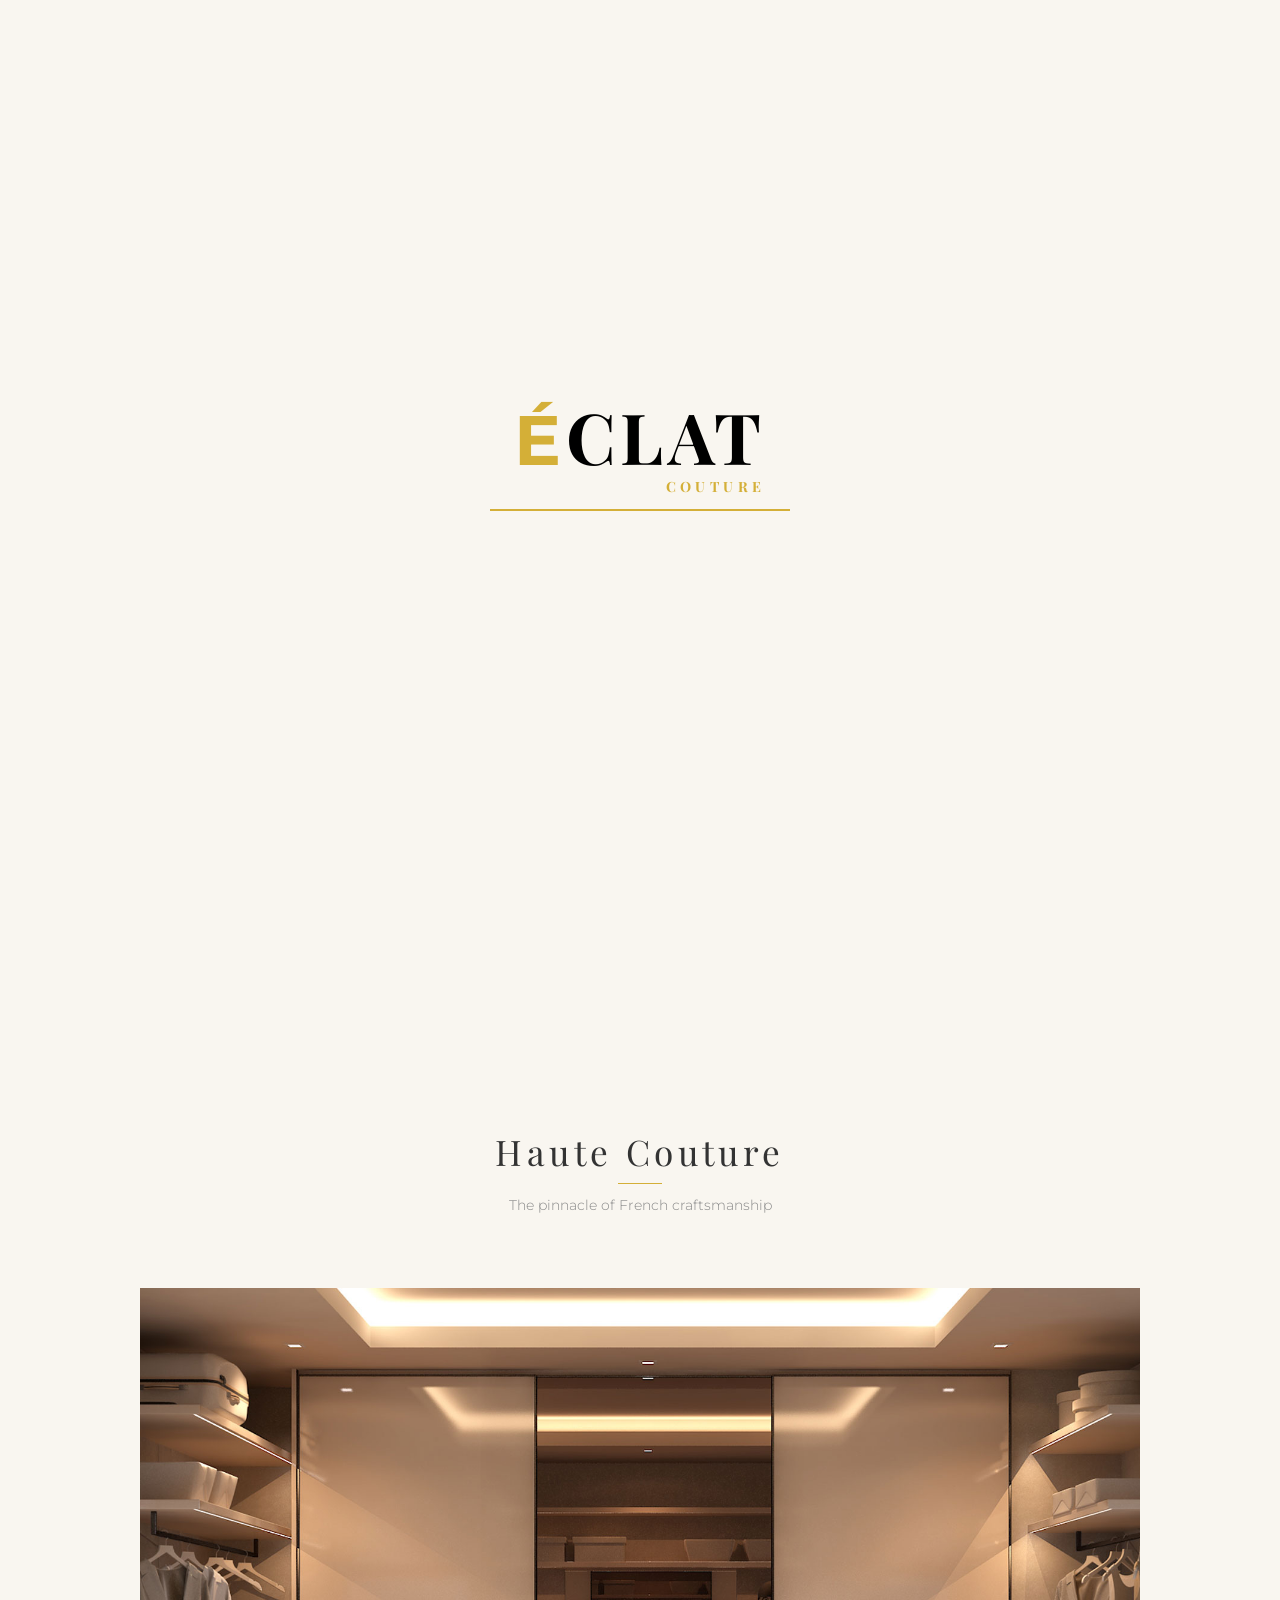
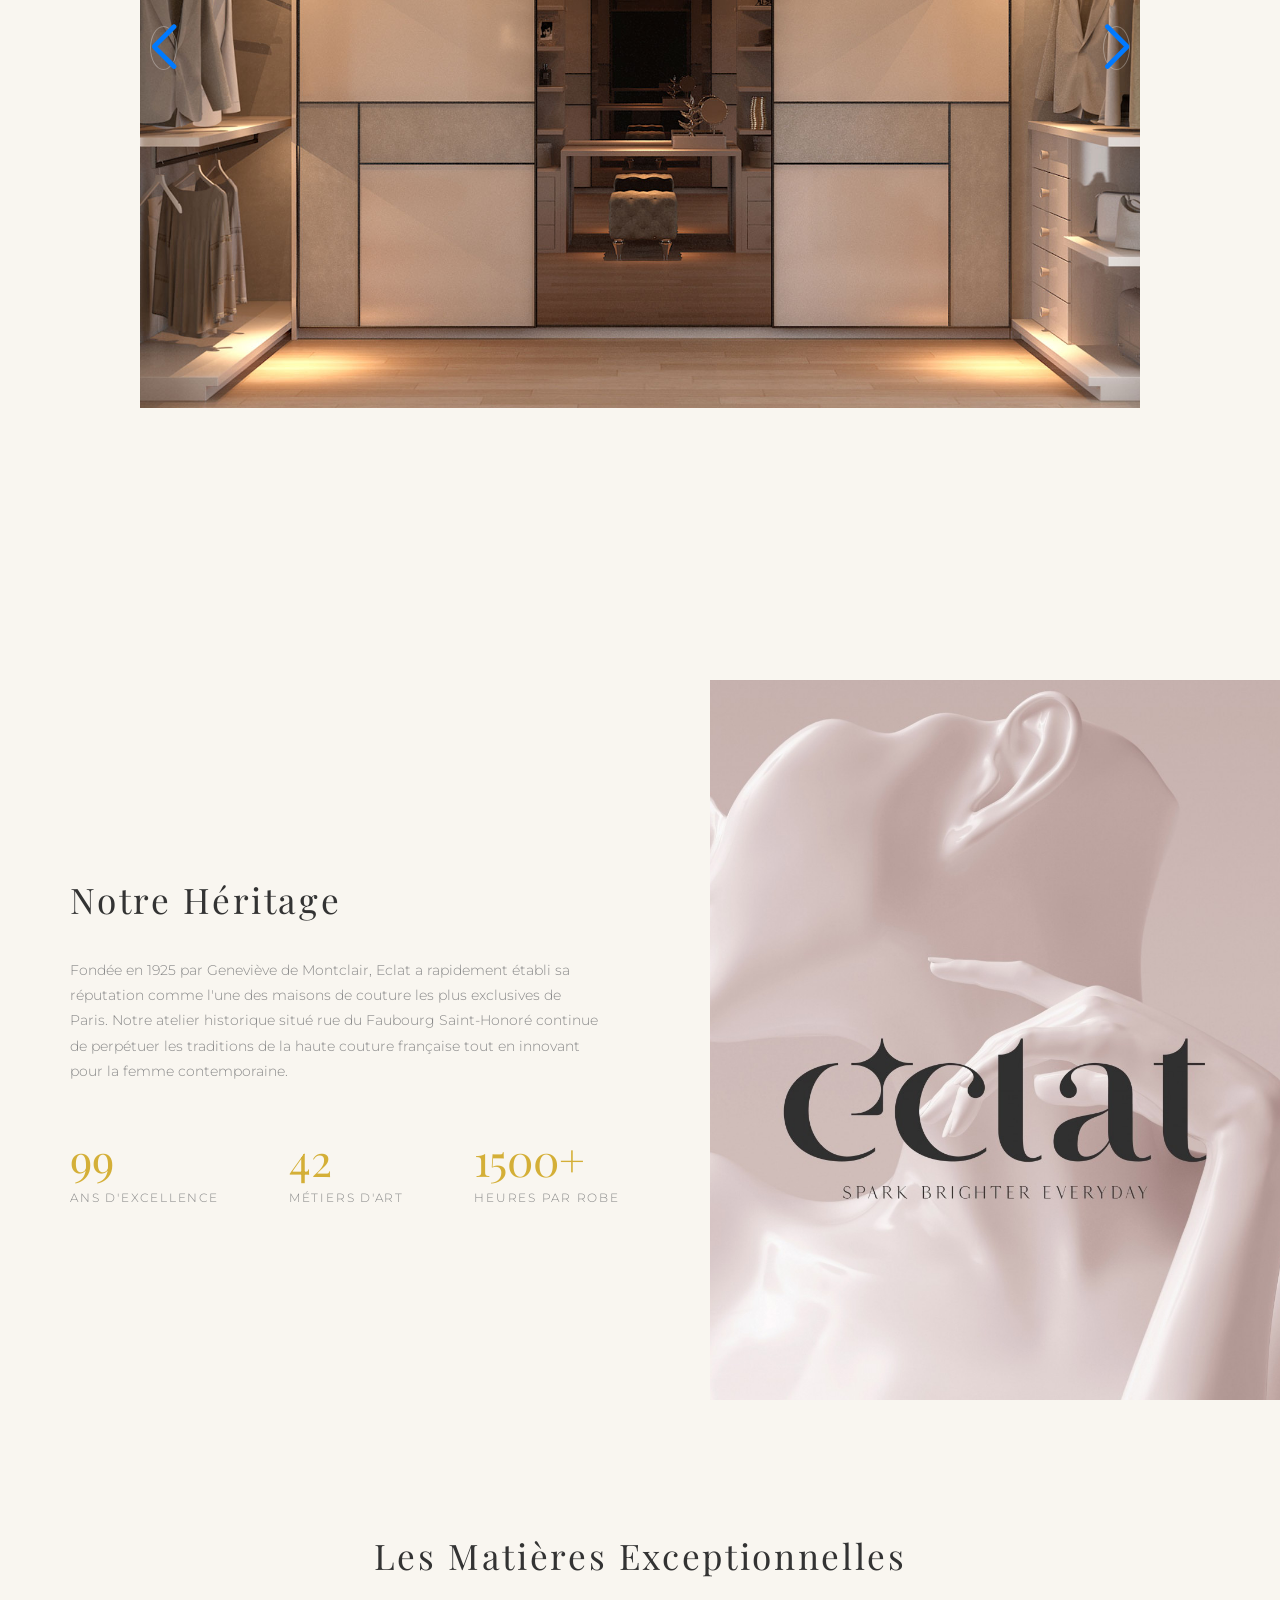
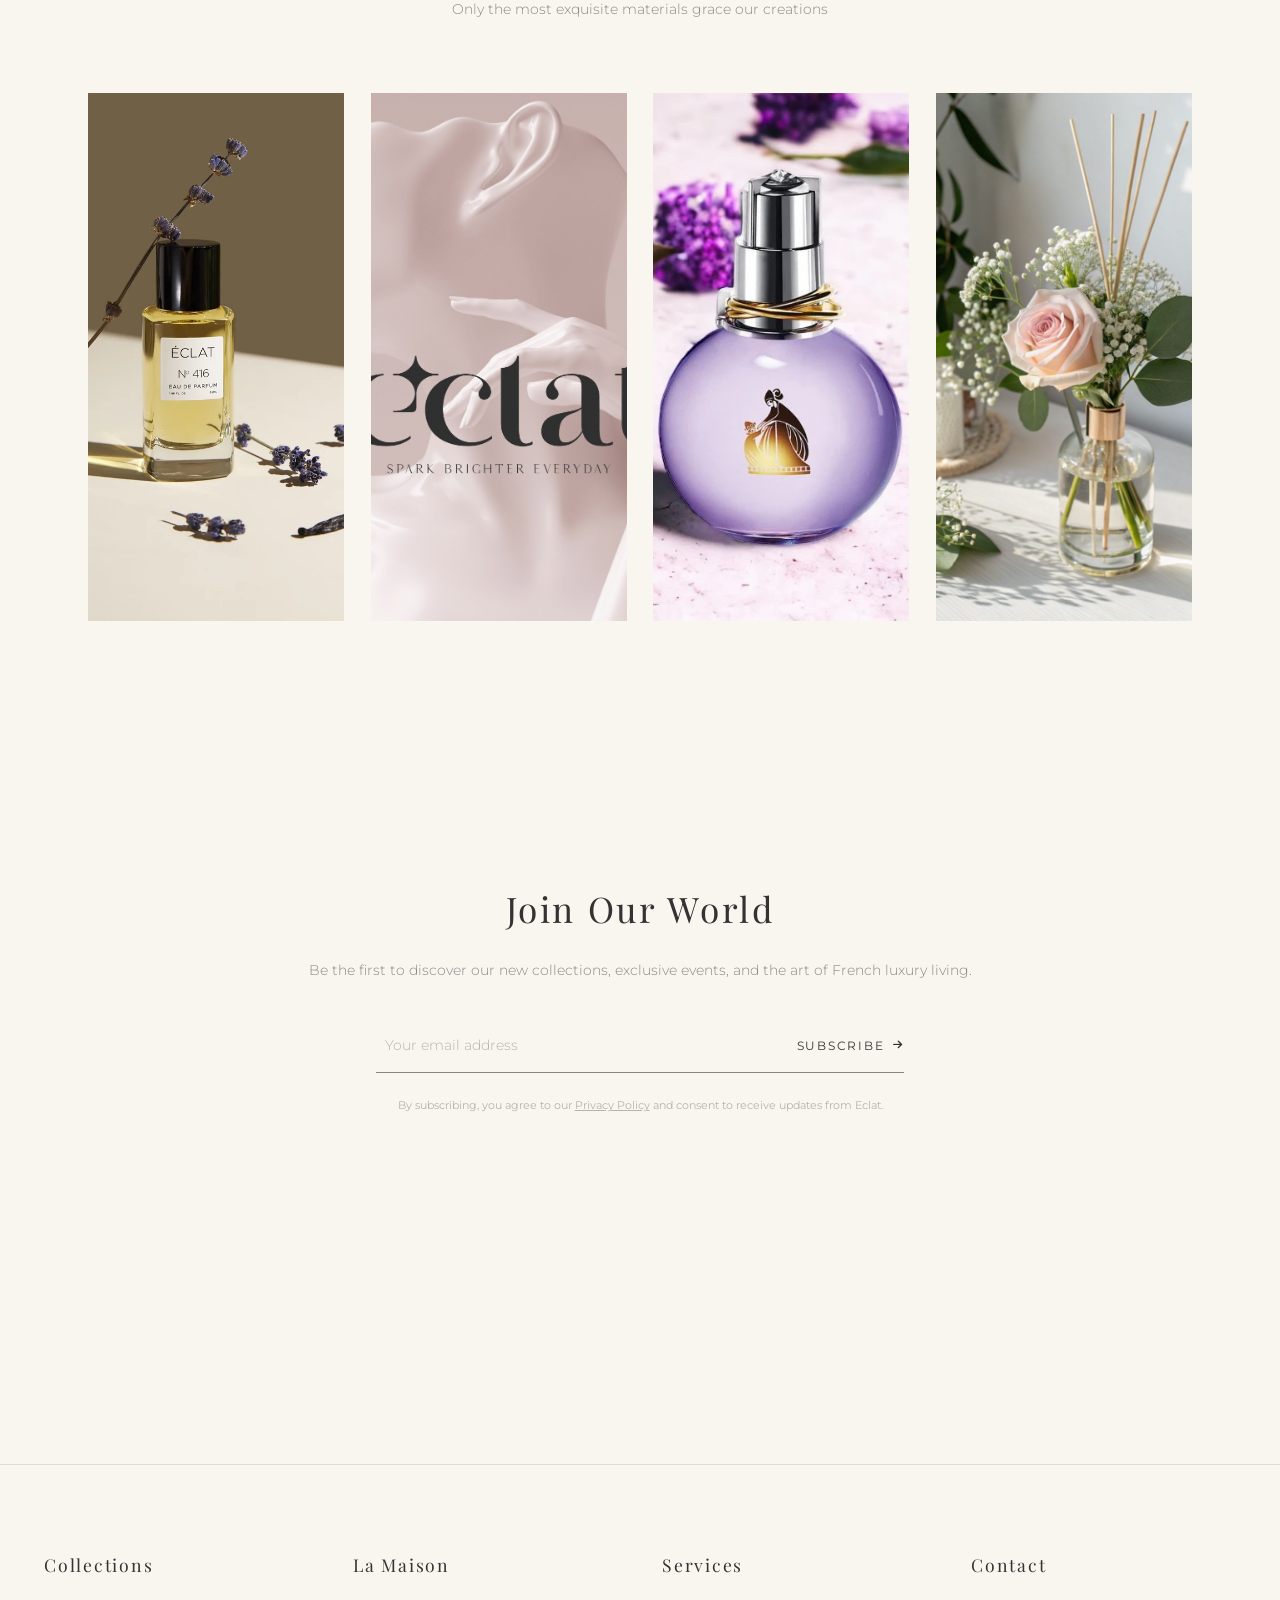
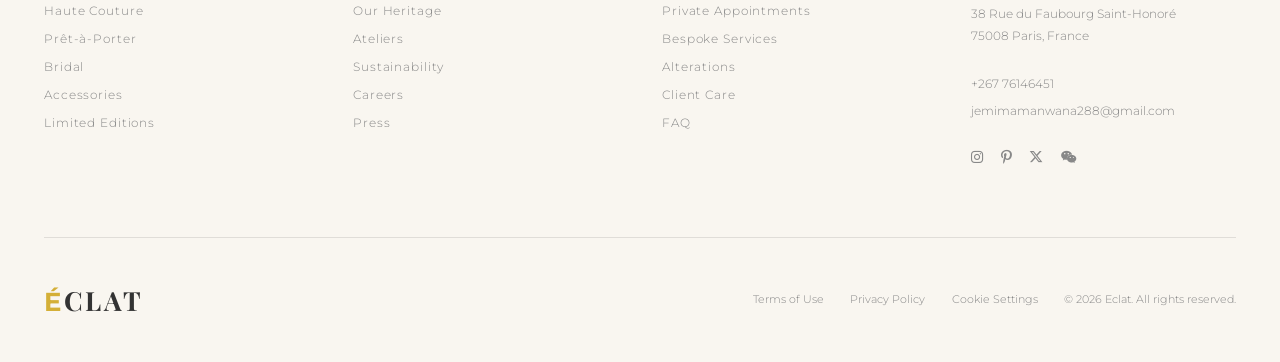
==== commit c5957b85: "Merge remote README, make Eclat.html the index page" ====
--- a/index.html
+++ b/index.html
@@ -3,7 +3,7 @@
 <head>
     <meta charset="UTF-8">
     <meta name="viewport" content="width=device-width, initial-scale=1.0">
-    <title>Eclat | Home</title>
+    <title>Eclat | French Luxury Maison</title>
     <link rel="stylesheet" href="Eclat.css">
     <link rel="stylesheet" href="https://cdnjs.cloudflare.com/ajax/libs/font-awesome/6.4.0/css/all.min.css">
     <link href="https://fonts.googleapis.com/css2?family=Playfair+Display:wght@400;500;600;700;800;900&family=Montserrat:wght@100;200;300;400;500;600;700&display=swap" rel="stylesheet">
@@ -28,7 +28,7 @@
         </div>
         <nav class="navigation">
             <a href="index.html">Home</a>
-            <a href="#">Haute Couture</a>
+            <a href="haute-couture.html">Haute Couture</a>
             <a href="#">Prêt-à-Porter</a>
             <a href="#">Ateliers</a>
             <a href="#">Contact</a>
@@ -44,8 +44,12 @@
                         sculptée dans les plus nobles matières par nos maîtres artisans. Découvrez un univers où le luxe rencontre 
                         l'audace, où chaque détail est pensé pour célébrer la femme moderne.
                     </p>
+
+                    <br>
+                    <p>Eclat</p>
+                    <br>
                     <div class="link">
-                        <a href="#collections">Discover Now</a>
+                        <a href="#">Explore Collections</a>
                         <i class="fa-solid fa-arrow-right"></i>
                     </div>
                 </div>
@@ -71,161 +75,116 @@
     </div>
 
     <main>
-        <!-- Featured Collections Section -->
-        <section id="collections" class="featured-section">
+        <section class="couture-section">
             <div class="section-header">
-                <h2>Signature Collections</h2>
-                <p>Curated ensembles that define the Eclat aesthetic</p>
+                <h2>Haute Couture</h2>
+                <p>The pinnacle of French craftsmanship</p>
             </div>
             
-            <div class="collections-grid">
-                <div class="collection-card">
-                    <div class="collection-image">
-                        <img src="collection1.jpg" alt="Lumière Collection">
-                    </div>
-                    <div class="collection-overlay">
-                        <h3>Lumière</h3>
-                        <p>Spring-Summer 2024</p>
-                        <a href="#" class="collection-link">Explore <i class="fas fa-arrow-right"></i></a>
-                    </div>
-                </div>
-                <div class="collection-card">
-                    <div class="collection-image">
-                        <img src="collection2.jpg" alt="Nocturne Collection">
-                    </div>
-                    <div class="collection-overlay">
-                        <h3>Nocturne</h3>
-                        <p>Fall-Winter 2023</p>
-                        <a href="#" class="collection-link">Explore <i class="fas fa-arrow-right"></i></a>
-                    </div>
-                </div>
-                <div class="collection-card">
-                    <div class="collection-image">
-                        <img src="collection3.jpg" alt="Éternité Collection">
-                    </div>
-                    <div class="collection-overlay">
-                        <h3>Éternité</h3>
-                        <p>Bridal 2024</p>
-                        <a href="#" class="collection-link">Explore <i class="fas fa-arrow-right"></i></a>
-                    </div>
-                </div>
-            </div>
-        </section>
-
-        <!-- Craftsmanship Section -->
-        <section class="craftsmanship-section">
-            <div class="craftsmanship-content">
-                <h2>The Art of French Craftsmanship</h2>
+            <div class="swiper couture-swiper">
+                <div class="swiper-wrapper">
+                    <div class="swiper-slide couture-slide">
+                        <img src="homepage.jpg" alt="Haute Couture Dress">
+                        <div class="slide-overlay">
+                            <h3>La Reine Soleil</h3>
+                            <p>Hand-embroidered with 24k gold thread</p>
+                        </div>
+                    </div>
+                    <div class="swiper-slide couture-slide">
+                        <img src="https://images.unsplash.com/photo-1483985988355-763728e1935b?ixlib=rb-4.0.3&ixid=M3wxMjA3fDB8MHxwaG90by1wYWdlfHx8fGVufDB8fHx8fA%3D%3D&auto=format&fit=crop&w=1740&q=80" alt="Haute Couture Dress">
+                        <div class="slide-overlay">
+                            <h3>Nuit Étoilée</h3>
+                            <p>Over 500 hours of meticulous craftsmanship</p>
+                        </div>
+                    </div>
+                    <div class="swiper-slide couture-slide">
+                        <img src="waves.jpg" alt="Haute Couture Dress">
+                        <div class="slide-overlay">
+                            <h3>Rêve de Soie</h3>
+                            <p>Custom silk jacquard from Lyon</p>
+                        </div>
+                    </div>
+                </div>
+                <div class="swiper-pagination"></div>
+                <div class="swiper-button-next"></div>
+                <div class="swiper-button-prev"></div>
+            </div>
+        </section>
+
+        <section class="heritage-section">
+            <div class="heritage-content">
+                <h2>Notre Héritage</h2>
                 <p>
-                    Each Eclat creation is the result of hundreds of hours of meticulous craftsmanship by our 
-                    master artisans in Paris. From hand-stitched seams to custom-dyed silks, every detail 
-                    reflects our uncompromising commitment to excellence.
+                    Fondée en 1925 par Geneviève de Montclair, Eclat a rapidement établi sa réputation comme 
+                    l'une des maisons de couture les plus exclusives de Paris. Notre atelier historique situé 
+                    rue du Faubourg Saint-Honoré continue de perpétuer les traditions de la haute couture 
+                    française tout en innovant pour la femme contemporaine.
                 </p>
-                <div class="craftsmanship-stats">
+                <div class="heritage-stats">
                     <div class="stat">
-                        <span class="number">150+</span>
-                        <span class="label">Master Artisans</span>
-                    </div>
-                    <div class="stat">
-                        <span class="number">3000+</span>
-                        <span class="label">Hours per Couture Piece</span>
+                        <span class="number">99</span>
+                        <span class="label">Ans d'Excellence</span>
                     </div>
                     <div class="stat">
                         <span class="number">42</span>
-                        <span class="label">Traditional Techniques</span>
-                    </div>
-                </div>
-                <a href="#" class="craftsmanship-link">
-                    Visit Our Ateliers
-                    <i class="fas fa-arrow-right"></i>
-                </a>
-            </div>
-            <div class="craftsmanship-video">
-                <video autoplay muted loop>
-                    <source src="craftsmanship.mp4" type="video/mp4">
-                </video>
-                <div class="video-overlay">
-                    <button class="play-button">
-                        <i class="fas fa-play"></i>
-                    </button>
-                </div>
-            </div>
-        </section>
-
-        <!-- Editorial Section -->
-        <section class="editorial-section">
-            <div class="editorial-header">
-                <h2>Eclat Journal</h2>
-                <p>Discover the world of French luxury through our eyes</p>
-            </div>
-            <div class="editorial-slider swiper">
-                <div class="swiper-wrapper">
-                    <div class="swiper-slide editorial-slide">
-                        <img src="editorial1.jpg" alt="Paris Fashion Week">
-                        <div class="editorial-content">
-                            <span class="editorial-date">June 15, 2024</span>
-                            <h3>Paris Fashion Week: Behind the Scenes</h3>
-                            <p>A glimpse into the making of our latest couture presentation at the Palais Garnier.</p>
-                            <a href="#" class="editorial-link">Read More</a>
-                        </div>
-                    </div>
-                    <div class="swiper-slide editorial-slide">
-                        <img src="editorial2.jpg" alt="Silk Harvest">
-                        <div class="editorial-content">
-                            <span class="editorial-date">May 28, 2024</span>
-                            <h3>The Silk Harvest: From Cocoon to Couture</h3>
-                            <p>Our journey to Lyon to source the finest silks for our upcoming collection.</p>
-                            <a href="#" class="editorial-link">Read More</a>
-                        </div>
-                    </div>
-                    <div class="swiper-slide editorial-slide">
-                        <img src="editorial3.jpg" alt="Métiers d'Art">
-                        <div class="editorial-content">
-                            <span class="editorial-date">April 12, 2024</span>
-                            <h3>Preserving France's Métiers d'Art</h3>
-                            <p>How Eclat supports traditional craftsmanship through our apprenticeship program.</p>
-                            <a href="#" class="editorial-link">Read More</a>
-                        </div>
-                    </div>
-                </div>
-                <div class="swiper-pagination"></div>
-            </div>
-        </section>
-
-        <!-- Boutique Section -->
-        <section class="boutique-section">
-            <div class="boutique-image">
-                <img src="boutique.jpg" alt="Eclat Boutique Paris">
-            </div>
-            <div class="boutique-content">
-                <h2>Visit Our Paris Boutique</h2>
-                <p>
-                    Our flagship boutique on Rue du Faubourg Saint-Honoré offers an immersive Eclat experience. 
-                    Book a private appointment to discover our collections in an intimate setting with 
-                    personalized service from our style advisors.
-                </p>
-                <div class="boutique-info">
-                    <div class="info-item">
-                        <i class="fas fa-map-marker-alt"></i>
-                        <span>38 Rue du Faubourg Saint-Honoré, 75008 Paris</span>
-                    </div>
-                    <div class="info-item">
-                        <i class="fas fa-clock"></i>
-                        <span>Monday to Saturday, 10:00 - 19:00</span>
-                    </div>
-                    <div class="info-item">
-                        <i class="fas fa-phone"></i>
-                        <span>+267 76146451</span>
-                    </div>
-                </div>
-                <button class="boutique-button">
-                    Book an Appointment
-                    <i class="fas fa-arrow-right"></i>
-                </button>
-            </div>
-        </section>
-
-        <!-- Newsletter Section -->
+                        <span class="label">Métiers d'Art</span>
+                    </div>
+                    <div class="stat">
+                        <span class="number">1500+</span>
+                        <span class="label">Heures par Robe</span>
+                    </div>
+                </div>
+            </div>
+            <div class="heritage-image">
+                <img src="eclat.jpg" alt="EclAtelier">
+            </div>
+        </section>
+
+        <section class="materials-section">
+            <div class="materials-header">
+                <h2>Les Matières Exceptionnelles</h2>
+                <p>Only the most exquisite materials grace our creations</p>
+            </div>
+            <div class="materials-grid">
+                <div class="material-card">
+                    <div class="material-image">
+                        <img src="Eclat@.webp" alt="Soie de Lyon">
+                    </div>
+                    <div class="material-info">
+                        <h3>Soie de Lyon</h3>
+                        <p>Handwoven silk from the last remaining Lyon silk mills</p>
+                    </div>
+                </div>
+                <div class="material-card">
+                    <div class="material-image">
+                        <img src="eclat.jpg" alt="Fil d'Or">
+                    </div>
+                    <div class="material-info">
+                        <h3>Fil d'Or 24K</h3>
+                        <p>Pure gold thread hand-embroidered by our artisans</p>
+                    </div>
+                </div>
+                <div class="material-card">
+                    <div class="material-image">
+                        <img src="EclatPerfume.webp" alt="Dentelle de Calais">
+                    </div>
+                    <div class="material-info">
+                        <h3>Dentelle de Calais</h3>
+                        <p>Rare French lace crafted on antique Leavers machines</p>
+                    </div>
+                </div>
+                <div class="material-card">
+                    <div class="material-image">
+                        <img src="homeperfume2.jpg" alt="Cuir de Versailles">
+                    </div>
+                    <div class="material-info">
+                        <h3>Cuir de Versailles</h3>
+                        <p>Vegetable-tanned leather from France's oldest tannery</p>
+                    </div>
+                </div>
+            </div>
+        </section>
+
         <section class="newsletter-section">
             <div class="newsletter-container">
                 <h2>Join Our World</h2>
@@ -309,6 +268,5 @@
     <script src="https://cdn.jsdelivr.net/npm/swiper@11/swiper-bundle.min.js"></script>
     <script src="https://unpkg.com/scrollreveal"></script>
     <script src="Eclat.js"></script>
-    <script src="home.js"></script>
 </body>
 </html>
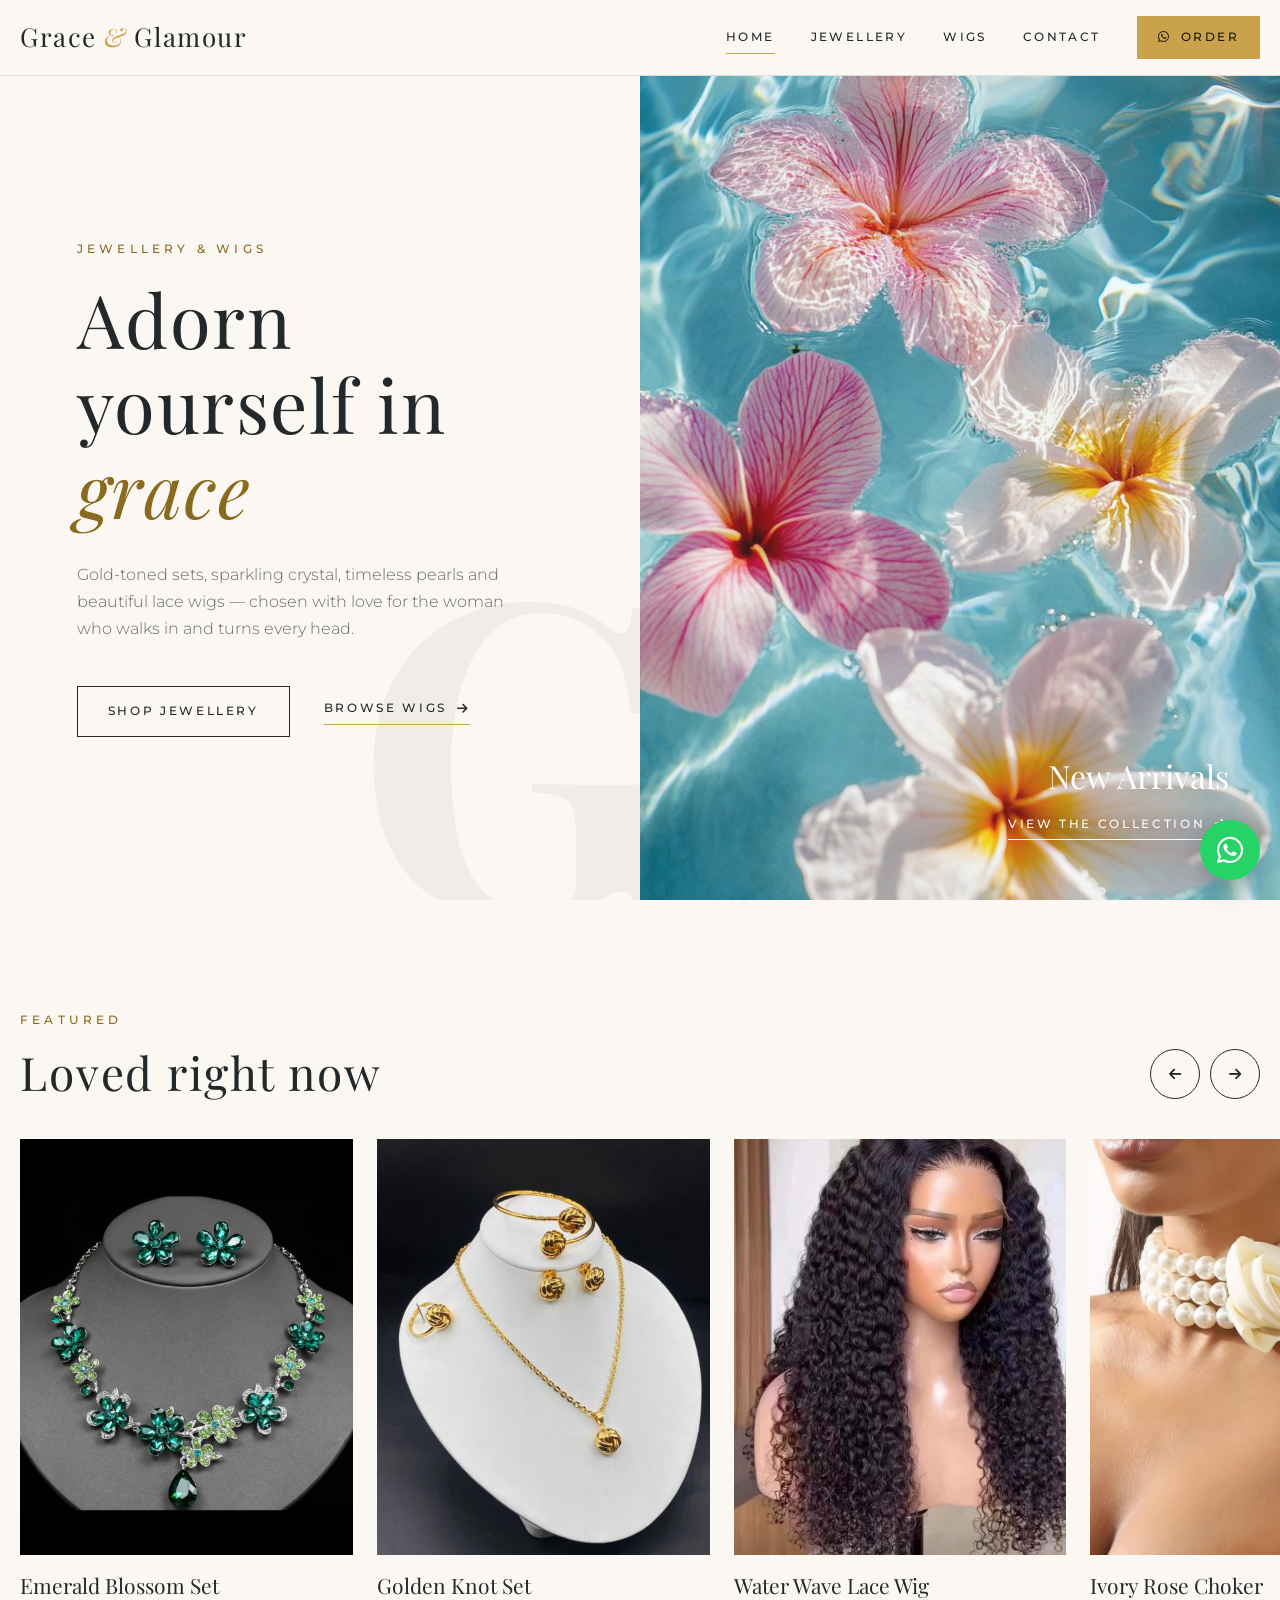
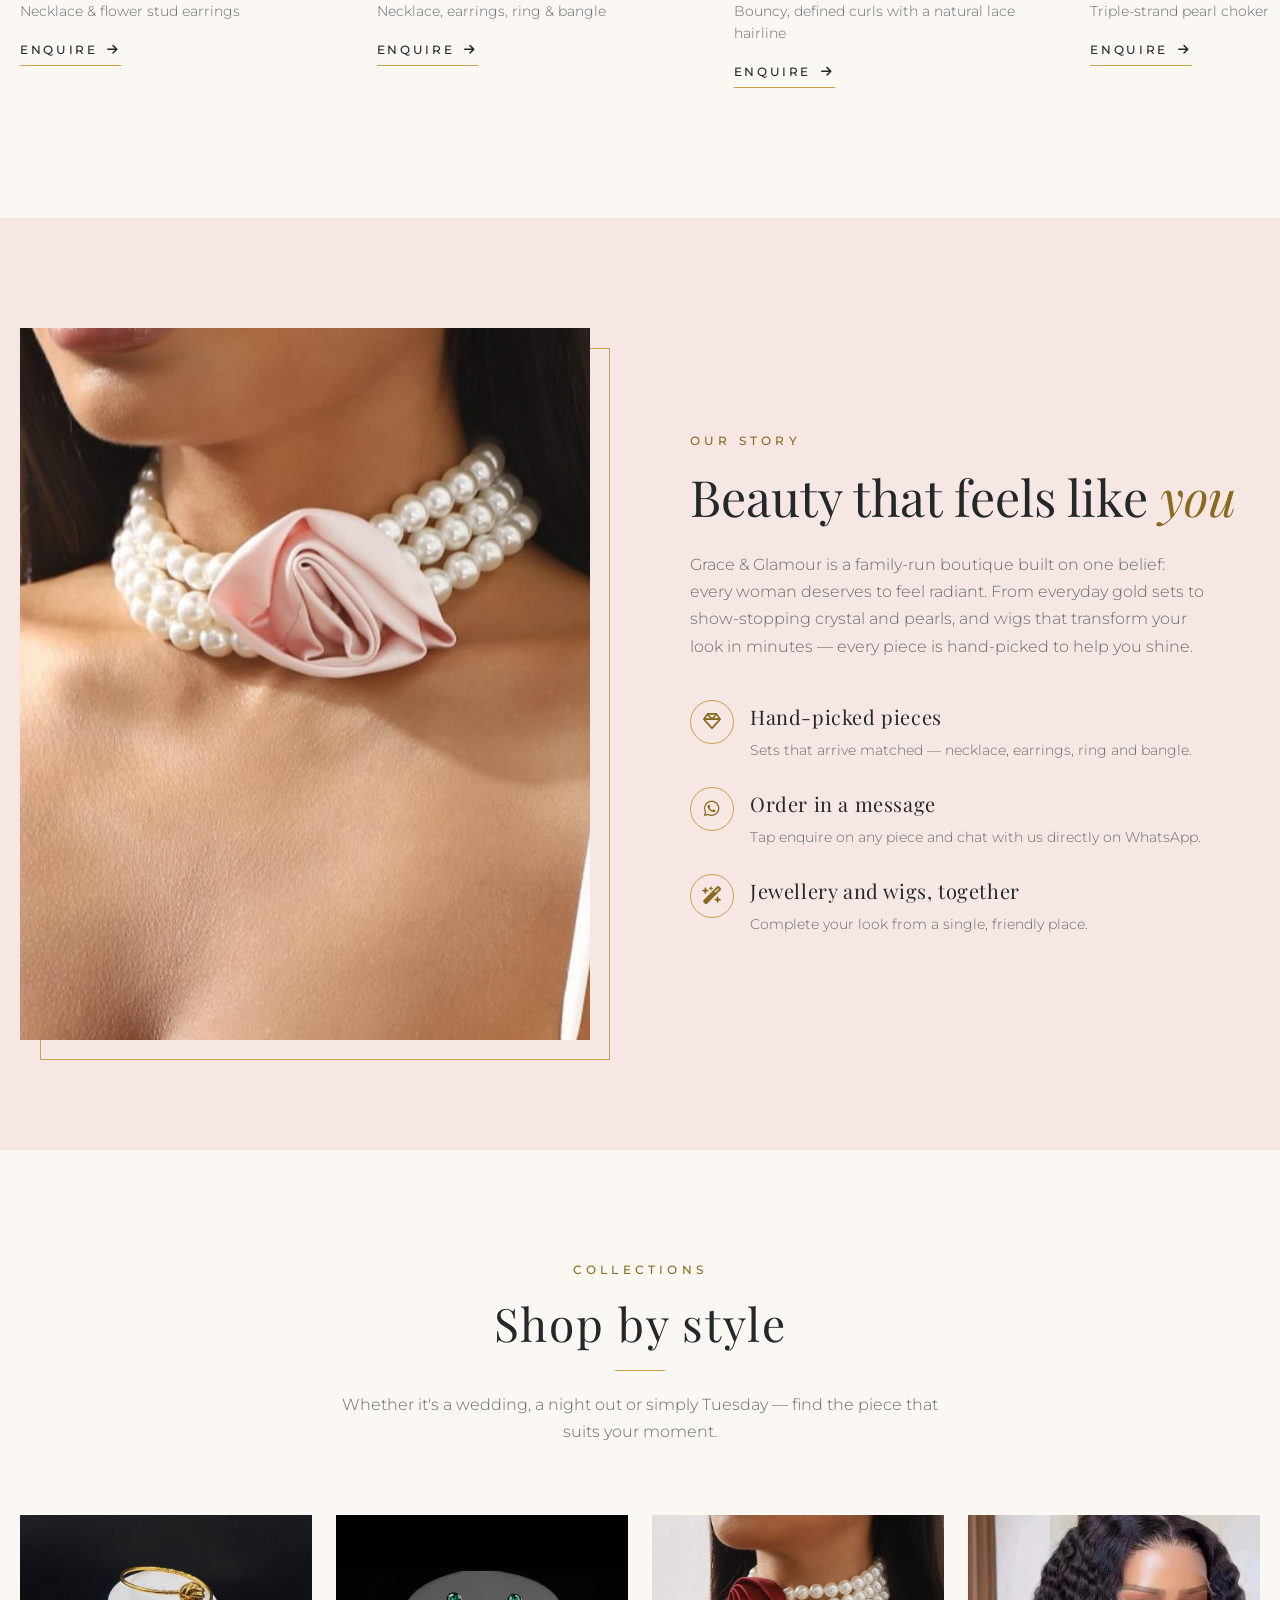
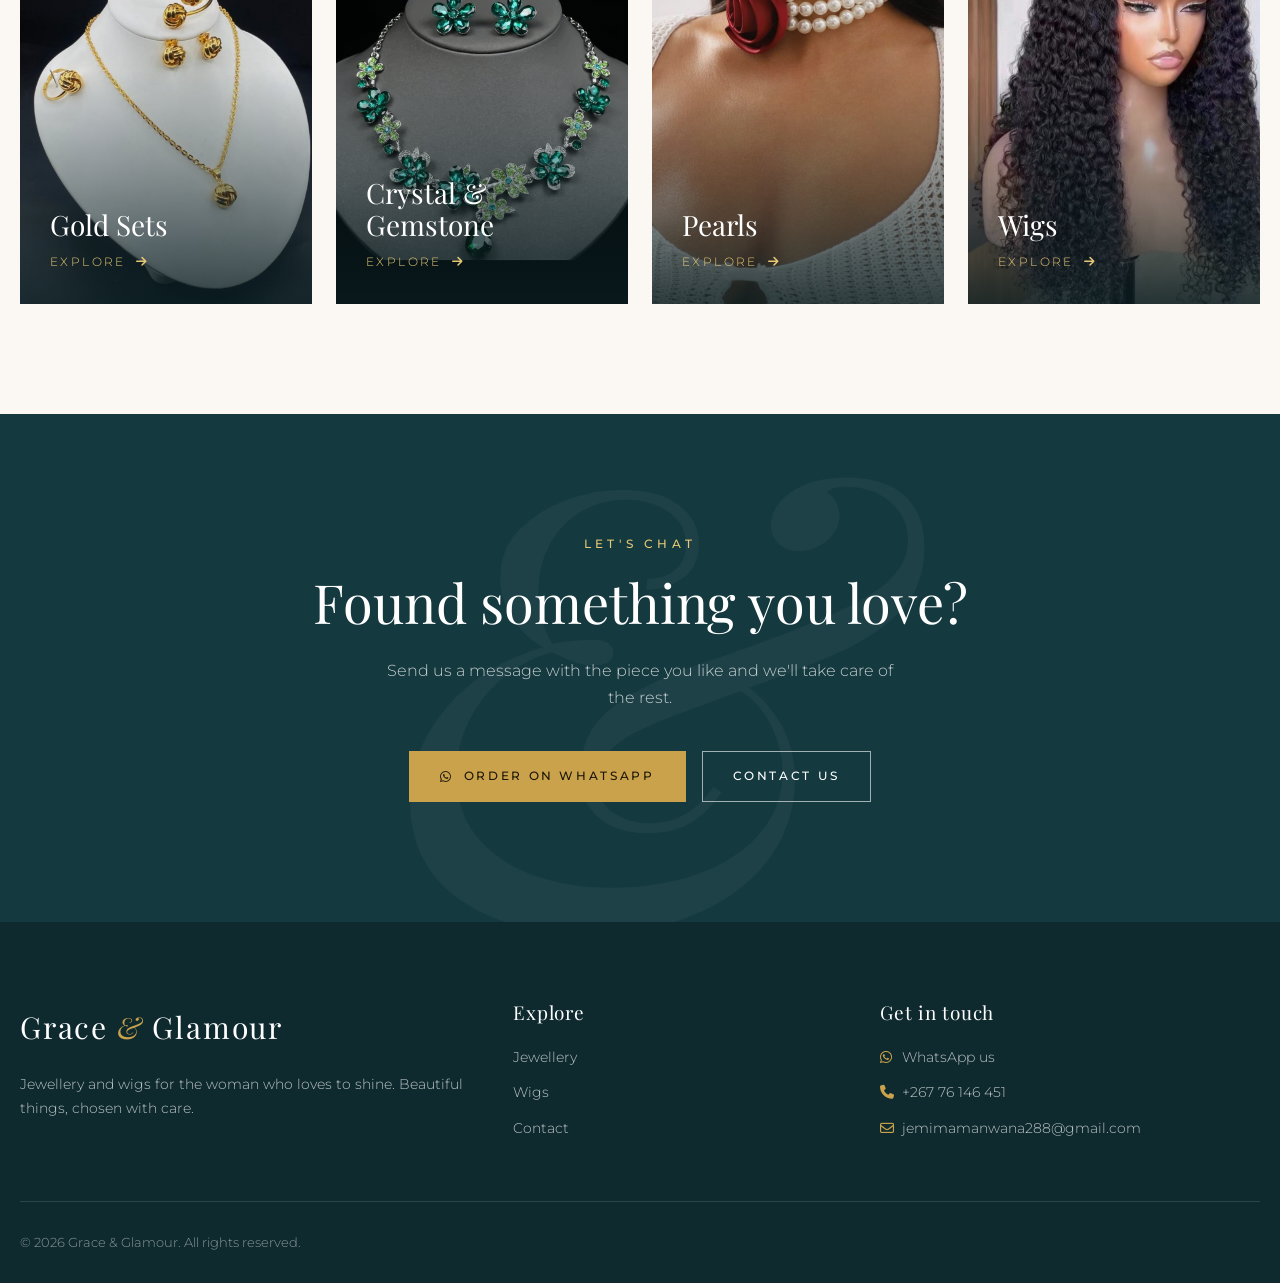
==== commit 76a6e1a1: "Turn Eclat template into Grace & Glamour jewellery and wigs site Add jewellery, wigs and contact pag" ====
--- a/index.html
+++ b/index.html
@@ -3,270 +3,175 @@
 <head>
     <meta charset="UTF-8">
     <meta name="viewport" content="width=device-width, initial-scale=1.0">
-    <title>Eclat | French Luxury Maison</title>
-    <link rel="stylesheet" href="Eclat.css">
+    <title>Grace &amp; Glamour | Jewellery &amp; Wigs</title>
+    <meta name="description" content="Grace & Glamour — beautiful gold jewellery sets, crystal statement pieces, pearl chokers and lace wigs. Order easily on WhatsApp.">
+    <link rel="preconnect" href="https://fonts.googleapis.com">
+    <link rel="preconnect" href="https://fonts.gstatic.com" crossorigin>
+    <link href="https://fonts.googleapis.com/css2?family=Playfair+Display:ital,wght@0,400;0,500;0,700;1,400&family=Montserrat:wght@300;400;500&display=swap" rel="stylesheet">
     <link rel="stylesheet" href="https://cdnjs.cloudflare.com/ajax/libs/font-awesome/6.4.0/css/all.min.css">
-    <link href="https://fonts.googleapis.com/css2?family=Playfair+Display:wght@400;500;600;700;800;900&family=Montserrat:wght@100;200;300;400;500;600;700&display=swap" rel="stylesheet">
-    <link rel="stylesheet" href="https://cdn.jsdelivr.net/npm/swiper@11/swiper-bundle.min.css">
+    <link rel="stylesheet" href="style.css">
+    <script>
+        document.documentElement.classList.add('js');
+        try { if (sessionStorage.getItem('gg-seen')) document.documentElement.classList.add('seen'); } catch (e) {}
+    </script>
 </head>
 <body>
-    <div class="preloader">
-        <div class="preloader-logo">
-            <span class="gold-text">É</span>CLAT
-        </div>
-        <div class="preloader-progress"></div>
+    <div class="preloader" aria-hidden="true">
+        <div class="preloader-logo">Grace <span>&amp;</span> Glamour</div>
+        <div class="preloader-bar"></div>
     </div>
 
-    <div class="container">
-        <div class="menu-icon">
-            <div class="lines">
-                <div class="line line-1"></div>
-                <div class="line line-2"></div>
-            </div>
-            <span class="menu">Menu</span>
-            <span class="close">Close</span>
+    <header class="site-header">
+        <div class="wrap">
+            <a href="index.html" class="logo" aria-label="Grace &amp; Glamour home">Grace <span>&amp;</span> Glamour</a>
+            <nav class="nav" aria-label="Main">
+                <a href="index.html" aria-current="page">Home</a>
+                <a href="jewellery.html">Jewellery</a>
+                <a href="wigs.html">Wigs</a>
+                <a href="contact.html">Contact</a>
+                <a href="#" class="btn btn-gold" data-wa="Hi Grace & Glamour! I'd like to place an order."><i class="fa-brands fa-whatsapp"></i> Order</a>
+            </nav>
+            <button class="menu-btn" type="button" aria-expanded="false" aria-controls="overlay-nav">
+                <span class="menu-lines" aria-hidden="true"><i></i><i></i></span>
+                <span class="menu-label">Menu</span>
+            </button>
         </div>
-        <nav class="navigation">
-            <a href="index.html">Home</a>
-            <a href="haute-couture.html">Haute Couture</a>
-            <a href="#">Prêt-à-Porter</a>
-            <a href="#">Ateliers</a>
-            <a href="#">Contact</a>
-        </nav>
+    </header>
+    <nav class="overlay-nav" id="overlay-nav" aria-label="Mobile">
+        <a href="index.html" aria-current="page">Home</a>
+        <a href="jewellery.html">Jewellery</a>
+        <a href="wigs.html">Wigs</a>
+        <a href="contact.html">Contact</a>
+        <a href="#" class="btn btn-gold" data-wa="Hi Grace & Glamour! I'd like to place an order."><i class="fa-brands fa-whatsapp"></i> Order on WhatsApp</a>
+    </nav>
 
-        <div class="landing">
-            <div class="landing-left">
-                <h1 class="main-heading main-heading-left">É</h1>
-                <div class="about">
-                    <h1>L'Art de l'Élégance</h1>
-                    <p>
-                        Depuis 1925, Eclat incarne l'excellence de la couture française. Chaque création est une ode à la féminité, 
-                        sculptée dans les plus nobles matières par nos maîtres artisans. Découvrez un univers où le luxe rencontre 
-                        l'audace, où chaque détail est pensé pour célébrer la femme moderne.
-                    </p>
-
-                    <br>
-                    <p>Eclat</p>
-                    <br>
-                    <div class="link">
-                        <a href="#">Explore Collections</a>
-                        <i class="fa-solid fa-arrow-right"></i>
-                    </div>
+    <main>
+        <section class="hero">
+            <div class="hero-text">
+                <span class="hero-letter" aria-hidden="true">G</span>
+                <span class="eyebrow">Jewellery &amp; Wigs</span>
+                <h1>Adorn yourself in <em>grace</em></h1>
+                <p>Gold-toned sets, sparkling crystal, timeless pearls and beautiful lace wigs — chosen with love for the woman who walks in and turns every head.</p>
+                <div class="hero-actions">
+                    <a href="jewellery.html" class="btn">Shop Jewellery</a>
+                    <a href="wigs.html" class="text-link">Browse Wigs <i class="fa-solid fa-arrow-right"></i></a>
                 </div>
             </div>
-            <div class="landing-right">
-                <div class="social-media">
-                    <button id="privateAppointment">Private Appointment</button>
-                    <i class="fa-brands fa-instagram"></i>
-                    <i class="fa-brands fa-pinterest-p"></i>
-                    <i class="fa-brands fa-x-twitter"></i>
-                </div>
-                <h1 class="main-heading main-heading-right">C</h1>
-                <div class="season">
-                    <h1>Automne-Hiver 2024 Collection</h1>
-                    <div class="season-link">
-                        <a href="#">View Lookbook</a>
-                        <i class="fa-solid fa-arrow-right"></i>
-                    </div>
-                </div>
-                <div class="landing-right-bg"></div>
-            </div>
-        </div>
-    </div>
-
-    <main>
-        <section class="couture-section">
-            <div class="section-header">
-                <h2>Haute Couture</h2>
-                <p>The pinnacle of French craftsmanship</p>
-            </div>
-            
-            <div class="swiper couture-swiper">
-                <div class="swiper-wrapper">
-                    <div class="swiper-slide couture-slide">
-                        <img src="homepage.jpg" alt="Haute Couture Dress">
-                        <div class="slide-overlay">
-                            <h3>La Reine Soleil</h3>
-                            <p>Hand-embroidered with 24k gold thread</p>
-                        </div>
-                    </div>
-                    <div class="swiper-slide couture-slide">
-                        <img src="https://images.unsplash.com/photo-1483985988355-763728e1935b?ixlib=rb-4.0.3&ixid=M3wxMjA3fDB8MHxwaG90by1wYWdlfHx8fGVufDB8fHx8fA%3D%3D&auto=format&fit=crop&w=1740&q=80" alt="Haute Couture Dress">
-                        <div class="slide-overlay">
-                            <h3>Nuit Étoilée</h3>
-                            <p>Over 500 hours of meticulous craftsmanship</p>
-                        </div>
-                    </div>
-                    <div class="swiper-slide couture-slide">
-                        <img src="waves.jpg" alt="Haute Couture Dress">
-                        <div class="slide-overlay">
-                            <h3>Rêve de Soie</h3>
-                            <p>Custom silk jacquard from Lyon</p>
-                        </div>
-                    </div>
-                </div>
-                <div class="swiper-pagination"></div>
-                <div class="swiper-button-next"></div>
-                <div class="swiper-button-prev"></div>
-            </div>
-        </section>
-
-        <section class="heritage-section">
-            <div class="heritage-content">
-                <h2>Notre Héritage</h2>
-                <p>
-                    Fondée en 1925 par Geneviève de Montclair, Eclat a rapidement établi sa réputation comme 
-                    l'une des maisons de couture les plus exclusives de Paris. Notre atelier historique situé 
-                    rue du Faubourg Saint-Honoré continue de perpétuer les traditions de la haute couture 
-                    française tout en innovant pour la femme contemporaine.
-                </p>
-                <div class="heritage-stats">
-                    <div class="stat">
-                        <span class="number">99</span>
-                        <span class="label">Ans d'Excellence</span>
-                    </div>
-                    <div class="stat">
-                        <span class="number">42</span>
-                        <span class="label">Métiers d'Art</span>
-                    </div>
-                    <div class="stat">
-                        <span class="number">1500+</span>
-                        <span class="label">Heures par Robe</span>
-                    </div>
-                </div>
-            </div>
-            <div class="heritage-image">
-                <img src="eclat.jpg" alt="EclAtelier">
-            </div>
-        </section>
-
-        <section class="materials-section">
-            <div class="materials-header">
-                <h2>Les Matières Exceptionnelles</h2>
-                <p>Only the most exquisite materials grace our creations</p>
-            </div>
-            <div class="materials-grid">
-                <div class="material-card">
-                    <div class="material-image">
-                        <img src="Eclat@.webp" alt="Soie de Lyon">
-                    </div>
-                    <div class="material-info">
-                        <h3>Soie de Lyon</h3>
-                        <p>Handwoven silk from the last remaining Lyon silk mills</p>
-                    </div>
-                </div>
-                <div class="material-card">
-                    <div class="material-image">
-                        <img src="eclat.jpg" alt="Fil d'Or">
-                    </div>
-                    <div class="material-info">
-                        <h3>Fil d'Or 24K</h3>
-                        <p>Pure gold thread hand-embroidered by our artisans</p>
-                    </div>
-                </div>
-                <div class="material-card">
-                    <div class="material-image">
-                        <img src="EclatPerfume.webp" alt="Dentelle de Calais">
-                    </div>
-                    <div class="material-info">
-                        <h3>Dentelle de Calais</h3>
-                        <p>Rare French lace crafted on antique Leavers machines</p>
-                    </div>
-                </div>
-                <div class="material-card">
-                    <div class="material-image">
-                        <img src="homeperfume2.jpg" alt="Cuir de Versailles">
-                    </div>
-                    <div class="material-info">
-                        <h3>Cuir de Versailles</h3>
-                        <p>Vegetable-tanned leather from France's oldest tannery</p>
-                    </div>
+            <div class="hero-media">
+                <img src="flowersInWater.jpg" alt="Pink and cream frangipani flowers floating on turquoise water">
+                <div class="hero-tag">
+                    <h2>New Arrivals</h2>
+                    <a href="jewellery.html" class="text-link">View the collection <i class="fa-solid fa-arrow-right"></i></a>
                 </div>
             </div>
         </section>
 
-        <section class="newsletter-section">
-            <div class="newsletter-container">
-                <h2>Join Our World</h2>
-                <p>
-                    Be the first to discover our new collections, exclusive events, 
-                    and the art of French luxury living.
-                </p>
-                <form class="newsletter-form">
-                    <input type="email" placeholder="Your email address" required>
-                    <button type="submit">Subscribe <i class="fas fa-arrow-right"></i></button>
-                </form>
-                <div class="privacy-note">
-                    By subscribing, you agree to our <a href="#">Privacy Policy</a> and consent to receive 
-                    updates from Eclat.
+        <section class="section">
+            <div class="wrap rail-head reveal">
+                <div>
+                    <span class="eyebrow">Featured</span>
+                    <h2>Loved right now</h2>
+                </div>
+                <div class="rail-arrows">
+                    <button type="button" data-rail-prev aria-label="Previous pieces"><i class="fa-solid fa-arrow-left"></i></button>
+                    <button type="button" data-rail-next aria-label="Next pieces"><i class="fa-solid fa-arrow-right"></i></button>
+                </div>
+            </div>
+            <div class="rail reveal" data-rail="emerald-blossom-set,golden-knot-set,water-wave-lace-wig,ivory-rose-choker,emerald-drop-set,silky-straight-lace-wig,sparkle-oval-set"></div>
+        </section>
+
+        <section class="section story">
+            <div class="wrap story-grid">
+                <div class="story-img reveal">
+                    <img src="images/jewellery/blush-rose-choker.jpg" alt="Woman wearing a triple-strand pearl choker with a blush satin rose" loading="lazy">
+                </div>
+                <div class="reveal">
+                    <span class="eyebrow">Our Story</span>
+                    <h2>Beauty that feels like <em>you</em></h2>
+                    <p>Grace &amp; Glamour is a family-run boutique built on one belief: every woman deserves to feel radiant. From everyday gold sets to show-stopping crystal and pearls, and wigs that transform your look in minutes — every piece is hand-picked to help you shine.</p>
+                    <ul class="points">
+                        <li><i class="fa-regular fa-gem"></i><div><strong>Hand-picked pieces</strong><span>Sets that arrive matched — necklace, earrings, ring and bangle.</span></div></li>
+                        <li><i class="fa-brands fa-whatsapp"></i><div><strong>Order in a message</strong><span>Tap enquire on any piece and chat with us directly on WhatsApp.</span></div></li>
+                        <li><i class="fa-solid fa-wand-magic-sparkles"></i><div><strong>Jewellery and wigs, together</strong><span>Complete your look from a single, friendly place.</span></div></li>
+                    </ul>
+                </div>
+            </div>
+        </section>
+
+        <section class="section">
+            <div class="wrap">
+                <div class="section-head reveal">
+                    <span class="eyebrow">Collections</span>
+                    <h2>Shop by style</h2>
+                    <p>Whether it's a wedding, a night out or simply Tuesday — find the piece that suits your moment.</p>
+                </div>
+                <div class="tiles">
+                    <a class="tile reveal" href="jewellery.html#gold">
+                        <img src="images/jewellery/golden-knot-set.jpg" alt="" loading="lazy">
+                        <div class="tile-info"><h3>Gold Sets</h3><span>Explore <i class="fa-solid fa-arrow-right"></i></span></div>
+                    </a>
+                    <a class="tile reveal" href="jewellery.html#crystal">
+                        <img src="images/jewellery/emerald-blossom-set.jpg" alt="" loading="lazy">
+                        <div class="tile-info"><h3>Crystal &amp; Gemstone</h3><span>Explore <i class="fa-solid fa-arrow-right"></i></span></div>
+                    </a>
+                    <a class="tile reveal" href="jewellery.html#pearl">
+                        <img src="images/jewellery/burgundy-rose-choker.jpg" alt="" loading="lazy">
+                        <div class="tile-info"><h3>Pearls</h3><span>Explore <i class="fa-solid fa-arrow-right"></i></span></div>
+                    </a>
+                    <a class="tile reveal" href="wigs.html">
+                        <img src="images/wigs/water-wave-lace-wig.jpg" alt="" loading="lazy">
+                        <div class="tile-info"><h3>Wigs</h3><span>Explore <i class="fa-solid fa-arrow-right"></i></span></div>
+                    </a>
+                </div>
+            </div>
+        </section>
+
+        <section class="cta">
+            <div class="wrap reveal">
+                <span class="eyebrow">Let's Chat</span>
+                <h2>Found something you love?</h2>
+                <p>Send us a message with the piece you like and we'll take care of the rest.</p>
+                <div class="cta-actions">
+                    <a href="#" class="btn btn-gold" data-wa="Hi Grace & Glamour! I'd like to place an order."><i class="fa-brands fa-whatsapp"></i> Order on WhatsApp</a>
+                    <a href="contact.html" class="btn btn-light">Contact Us</a>
                 </div>
             </div>
         </section>
     </main>
 
-    <footer class="footer">
-        <div class="footer-top">
-            <div class="footer-column">
-                <h3>Collections</h3>
-                <ul>
-                    <li><a href="#">Haute Couture</a></li>
-                    <li><a href="#">Prêt-à-Porter</a></li>
-                    <li><a href="#">Bridal</a></li>
-                    <li><a href="#">Accessories</a></li>
-                    <li><a href="#">Limited Editions</a></li>
-                </ul>
-            </div>
-            <div class="footer-column">
-                <h3>La Maison</h3>
-                <ul>
-                    <li><a href="#">Our Heritage</a></li>
-                    <li><a href="#">Ateliers</a></li>
-                    <li><a href="#">Sustainability</a></li>
-                    <li><a href="#">Careers</a></li>
-                    <li><a href="#">Press</a></li>
-                </ul>
-            </div>
-            <div class="footer-column">
-                <h3>Services</h3>
-                <ul>
-                    <li><a href="#">Private Appointments</a></li>
-                    <li><a href="#">Bespoke Services</a></li>
-                    <li><a href="#">Alterations</a></li>
-                    <li><a href="#">Client Care</a></li>
-                    <li><a href="#">FAQ</a></li>
-                </ul>
-            </div>
-            <div class="footer-column">
-                <h3>Contact</h3>
-                <address>
-                    38 Rue du Faubourg Saint-Honoré<br>
-                    75008 Paris, France<br><br>
-                    <a href="tel:+33142772040">+267 76146451</a><br>
-                    <a href="mailto:contact@eclat.com">jemimamanwana288@gmail.com</a>
-                </address>
-                <div class="footer-social">
-                    <a href="#"><i class="fab fa-instagram"></i></a>
-                    <a href="#"><i class="fab fa-pinterest-p"></i></a>
-                    <a href="#"><i class="fab fa-x-twitter"></i></a>
-                    <a href="#"><i class="fab fa-weixin"></i></a>
+    <footer class="site-footer">
+        <div class="wrap">
+            <div class="footer-grid">
+                <div>
+                    <a href="index.html" class="logo">Grace <span>&amp;</span> Glamour</a>
+                    <p>Jewellery and wigs for the woman who loves to shine. Beautiful things, chosen with care.</p>
+                </div>
+                <div>
+                    <h3>Explore</h3>
+                    <ul>
+                        <li><a href="jewellery.html">Jewellery</a></li>
+                        <li><a href="wigs.html">Wigs</a></li>
+                        <li><a href="contact.html">Contact</a></li>
+                    </ul>
+                </div>
+                <div>
+                    <h3>Get in touch</h3>
+                    <address>
+                        <span><i class="fa-brands fa-whatsapp"></i><a href="#" data-wa="Hi Grace & Glamour!">WhatsApp us</a></span>
+                        <span><i class="fa-solid fa-phone"></i><a href="tel:+26776146451">+267 76 146 451</a></span>
+                        <span><i class="fa-regular fa-envelope"></i><a href="mailto:jemimamanwana288@gmail.com">jemimamanwana288@gmail.com</a></span>
+                    </address>
                 </div>
             </div>
-        </div>
-        <div class="footer-bottom">
-            <div class="footer-logo">
-                <span class="gold-text">É</span>CLAT
-            </div>
-            <div class="footer-legal">
-                <a href="#">Terms of Use</a>
-                <a href="#">Privacy Policy</a>
-                <a href="#">Cookie Settings</a>
-                <span>© 2024 Eclat. All rights reserved.</span>
+            <div class="footer-bottom">
+                <span>© <span data-year>2026</span> Grace &amp; Glamour. All rights reserved.</span>
             </div>
         </div>
     </footer>
 
-    <script src="https://cdn.jsdelivr.net/npm/swiper@11/swiper-bundle.min.js"></script>
-    <script src="https://unpkg.com/scrollreveal"></script>
-    <script src="Eclat.js"></script>
+    <a class="wa-float" href="#" data-wa="Hi Grace & Glamour! I'd like to place an order." aria-label="Chat on WhatsApp"><i class="fa-brands fa-whatsapp"></i></a>
+
+    <script src="products.js"></script>
+    <script src="main.js"></script>
 </body>
-</html>+</html>
--- a/style.css
+++ b/style.css
@@ -0,0 +1,342 @@
+/* Grace & Glamour — shared styles */
+:root {
+    --gold: #C9A24B;
+    --gold-deep: #8A6A1E;
+    --gold-light: #E6C875;
+    --cream: #FBF7F2;
+    --blush: #F6E7E4;
+    --ink: #23282B;
+    --muted: #666B6E;
+    --line: rgba(35, 40, 43, 0.12);
+    --teal: #14393F;
+    --teal-soft: #1E5058;
+    --header-h: 76px;
+    --ease: cubic-bezier(0.25, 0.46, 0.45, 0.94);
+    --serif: 'Playfair Display', Georgia, serif;
+    --sans: 'Montserrat', system-ui, sans-serif;
+}
+
+*, *::before, *::after { margin: 0; padding: 0; box-sizing: border-box; }
+
+html { scroll-behavior: smooth; scroll-padding-top: calc(var(--header-h) + 16px); }
+
+body {
+    font-family: var(--sans);
+    font-size: 1.6rem;
+    line-height: 1.7;
+    font-weight: 300;
+    color: var(--ink);
+    background: var(--cream);
+    overflow-x: hidden;
+}
+html { font-size: 62.5%; }
+body.locked { overflow: hidden; }
+
+img { display: block; max-width: 100%; }
+a { color: inherit; text-decoration: none; }
+button { font: inherit; color: inherit; cursor: pointer; }
+:focus-visible { outline: 2px solid var(--gold-deep); outline-offset: 3px; }
+
+.wrap { width: min(1240px, 100% - 4rem); margin-inline: auto; }
+.gold { color: var(--gold); }
+.eyebrow {
+    display: block;
+    font-size: 1.2rem;
+    font-weight: 500;
+    letter-spacing: 0.35em;
+    text-transform: uppercase;
+    color: var(--gold-deep);
+    margin-bottom: 1.6rem;
+}
+h1, h2, h3 { font-family: var(--serif); font-weight: 400; line-height: 1.15; }
+.section { padding: clamp(6rem, 10vw, 11rem) 0; }
+.section-head { text-align: center; max-width: 62rem; margin: 0 auto clamp(4rem, 6vw, 7rem); }
+.section-head h2 { font-size: clamp(3.2rem, 4.4vw, 4.6rem); letter-spacing: 0.04em; }
+.section-head h2::after { content: ''; display: block; width: 5rem; height: 1px; background: var(--gold); margin: 2rem auto 0; }
+.section-head p { margin-top: 2rem; color: var(--muted); }
+
+/* Buttons & text links */
+.btn {
+    display: inline-flex; align-items: center; gap: 1rem;
+    padding: 1.4rem 3rem;
+    font-size: 1.2rem; font-weight: 500; letter-spacing: 0.22em; text-transform: uppercase;
+    border: 1px solid var(--ink); background: transparent; color: var(--ink);
+    transition: background 0.3s var(--ease), color 0.3s var(--ease), border-color 0.3s var(--ease);
+}
+.btn:hover { background: var(--ink); color: var(--cream); }
+.btn-gold { background: var(--gold); border-color: var(--gold); color: #1b1608; }
+.btn-gold:hover { background: var(--gold-light); border-color: var(--gold-light); color: #1b1608; }
+.btn-light { border-color: rgba(255,255,255,0.6); color: #fff; }
+.btn-light:hover { background: #fff; color: var(--teal); }
+.btn-sm { padding: 1rem 1.8rem; letter-spacing: 0.18em; }
+
+.text-link {
+    display: inline-flex; align-items: center; gap: 1rem;
+    font-size: 1.2rem; font-weight: 500; letter-spacing: 0.22em; text-transform: uppercase;
+    padding-bottom: 0.5rem; border-bottom: 1px solid var(--gold);
+    transition: color 0.3s, gap 0.3s var(--ease);
+}
+.text-link:hover { color: var(--gold-deep); gap: 1.6rem; }
+
+/* Preloader (home only, first visit per session; hides itself with CSS alone) */
+.preloader {
+    position: fixed; inset: 0; z-index: 9999;
+    display: flex; flex-direction: column; align-items: center; justify-content: center; gap: 3rem;
+    background: var(--cream);
+    animation: preHide 0.6s ease 1.7s forwards;
+}
+.seen .preloader { display: none; }
+.preloader-logo { font-family: var(--serif); font-size: clamp(3.6rem, 8vw, 6.4rem); letter-spacing: 0.08em; opacity: 0; animation: fadeUp 0.9s ease 0.2s forwards; }
+.preloader-logo span { color: var(--gold); }
+.preloader-bar { width: min(260px, 60vw); height: 2px; background: var(--line); position: relative; overflow: hidden; }
+.preloader-bar::after { content: ''; position: absolute; inset: 0; width: 0; background: var(--gold); animation: load 1.5s cubic-bezier(0.65, 0, 0.35, 1) forwards; }
+@keyframes load { to { width: 100%; } }
+@keyframes preHide { to { opacity: 0; visibility: hidden; } }
+@keyframes fadeUp { from { opacity: 0; transform: translateY(16px); } to { opacity: 1; transform: none; } }
+
+/* Header */
+.site-header {
+    position: sticky; top: 0; z-index: 300;
+    height: var(--header-h);
+    background: rgba(251, 247, 242, 0.94);
+    backdrop-filter: blur(10px);
+    border-bottom: 1px solid var(--line);
+    transition: box-shadow 0.3s;
+}
+.site-header.scrolled { box-shadow: 0 6px 24px rgba(0,0,0,0.06); }
+.site-header .wrap { height: 100%; display: flex; align-items: center; justify-content: space-between; gap: 2rem; }
+.logo { font-family: var(--serif); font-size: 2.6rem; letter-spacing: 0.06em; white-space: nowrap; }
+.logo span { color: var(--gold); font-style: italic; }
+.nav { display: none; align-items: center; gap: 3.6rem; }
+.nav a { font-size: 1.2rem; font-weight: 500; letter-spacing: 0.2em; text-transform: uppercase; position: relative; padding: 0.6rem 0; }
+.nav a:not(.btn)::after { content: ''; position: absolute; left: 0; bottom: 0; width: 0; height: 1px; background: var(--gold); transition: width 0.3s var(--ease); }
+.nav a:not(.btn):hover::after, .nav a[aria-current="page"]::after { width: 100%; }
+.nav .btn { padding: 1rem 2rem; }
+
+.menu-btn { display: inline-flex; align-items: center; gap: 1.2rem; background: none; border: 0; padding: 1rem 0; font-size: 1.2rem; font-weight: 500; letter-spacing: 0.2em; text-transform: uppercase; }
+.menu-lines { width: 26px; height: 10px; position: relative; }
+.menu-lines i { position: absolute; left: 0; width: 100%; height: 1px; background: var(--ink); transition: transform 0.3s var(--ease), top 0.3s var(--ease); }
+.menu-lines i:nth-child(1) { top: 0; }
+.menu-lines i:nth-child(2) { top: 9px; }
+.menu-open .menu-lines i:nth-child(1) { top: 4px; transform: rotate(45deg); }
+.menu-open .menu-lines i:nth-child(2) { top: 4px; transform: rotate(-45deg); }
+
+.overlay-nav {
+    position: fixed; inset: var(--header-h) 0 0 0; z-index: 250;
+    display: flex; flex-direction: column; align-items: center; justify-content: center; gap: 0.6rem;
+    background: var(--cream);
+    opacity: 0; visibility: hidden; transition: opacity 0.4s var(--ease), visibility 0.4s;
+}
+.menu-open .overlay-nav { opacity: 1; visibility: visible; }
+.overlay-nav a { font-family: var(--serif); font-size: clamp(3.6rem, 9vw, 5.6rem); padding: 0.8rem 2rem; transition: color 0.3s, transform 0.5s var(--ease), opacity 0.5s; opacity: 0; transform: translateY(16px); }
+.menu-open .overlay-nav a { opacity: 1; transform: none; }
+.menu-open .overlay-nav a:nth-child(2) { transition-delay: 0.06s; }
+.menu-open .overlay-nav a:nth-child(3) { transition-delay: 0.12s; }
+.menu-open .overlay-nav a:nth-child(4) { transition-delay: 0.18s; }
+.overlay-nav a:hover, .overlay-nav a[aria-current="page"] { color: var(--gold-deep); }
+.overlay-nav .btn { font-family: var(--sans); font-size: 1.3rem; margin-top: 2.4rem; }
+
+@media (min-width: 960px) {
+    .nav { display: flex; }
+    .menu-btn, .overlay-nav { display: none; }
+}
+
+/* Home hero */
+.hero {
+    display: grid; grid-template-columns: 1fr 1fr;
+    min-height: clamp(560px, calc(100svh - var(--header-h)), 980px);
+    overflow: hidden;
+}
+.hero-text {
+    position: relative; display: flex; flex-direction: column; justify-content: center;
+    padding: clamp(4rem, 8vw, 12rem) clamp(2rem, 6vw, 10rem);
+}
+.hero-text > * { position: relative; z-index: 2; }
+.hero-letter {
+    position: absolute !important; z-index: 1 !important;
+    font-family: var(--serif); font-weight: 700; line-height: 0.8;
+    font-size: clamp(22rem, 34vw, 44rem); color: var(--ink); opacity: 0.045;
+    right: -0.08em; bottom: -0.02em; pointer-events: none; user-select: none;
+}
+.hero h1 { font-size: clamp(4.4rem, 6vw, 7.4rem); letter-spacing: 0.02em; margin-bottom: 3rem; }
+.hero h1 em { font-style: italic; color: var(--gold-deep); }
+.hero p { max-width: 46rem; color: var(--muted); margin-bottom: 4.4rem; }
+.hero-actions { display: flex; flex-wrap: wrap; align-items: center; gap: 2.4rem 3.4rem; }
+
+.hero-media { position: relative; overflow: hidden; background: #8fd0d6; }
+.hero-media img { position: absolute; inset: 0; width: 100%; height: 100%; object-fit: cover; object-position: center; opacity: 0.9; transform: scale(1.04); animation: drift 14s ease-in-out infinite alternate; }
+@keyframes drift { to { transform: scale(1.12) translate(-1.5%, -1%); } }
+.hero-tag {
+    position: absolute; z-index: 3; right: clamp(2rem, 4vw, 6rem); bottom: clamp(2.4rem, 5vw, 6rem);
+    text-align: right; color: #fff; text-shadow: 0 2px 18px rgba(0,0,0,0.35);
+}
+.hero-tag h2 { font-size: clamp(2.4rem, 2.6vw, 3.2rem); margin-bottom: 1.4rem; }
+.hero-tag .text-link { border-color: #fff; }
+.hero-tag .text-link:hover { color: #fff; }
+
+@media (max-width: 900px) {
+    .hero { grid-template-columns: 1fr; }
+    .hero-media { order: -1; height: 46svh; min-height: 300px; }
+        .hero-text { padding-block: 5rem 6rem; }
+    .hero-letter { font-size: 26rem; }
+}
+
+/* Featured rail */
+.rail-head { display: flex; align-items: flex-end; justify-content: space-between; gap: 2rem; margin-bottom: 4rem; }
+.rail-head h2 { font-size: clamp(3.2rem, 4.4vw, 4.6rem); letter-spacing: 0.04em; }
+.rail-arrows { display: flex; gap: 1rem; }
+.rail-arrows button { width: 5rem; height: 5rem; border-radius: 50%; border: 1px solid var(--ink); background: transparent; display: grid; place-items: center; font-size: 1.4rem; transition: background 0.3s, color 0.3s; }
+.rail-arrows button:hover { background: var(--ink); color: var(--cream); }
+.rail {
+    display: flex; gap: 2.4rem; overflow-x: auto; scroll-snap-type: x mandatory;
+    padding: 0 max(2rem, calc((100vw - 1240px) / 2)) 2rem; scrollbar-width: none;
+    scroll-padding-inline: max(2rem, calc((100vw - 1240px) / 2));
+}
+.rail::-webkit-scrollbar { display: none; }
+.card { flex: 0 0 clamp(240px, 26vw, 340px); scroll-snap-align: start; }
+.card-img { aspect-ratio: 4 / 5; overflow: hidden; background: var(--blush); position: relative; }
+.card-img img { width: 100%; height: 100%; object-fit: cover; transition: transform 0.9s var(--ease); }
+.card:hover .card-img img { transform: scale(1.05); }
+.card h3 { font-size: 2.1rem; margin: 1.8rem 0 0.4rem; }
+.card p { font-size: 1.35rem; color: var(--muted); margin-bottom: 1.2rem; line-height: 1.6; }
+
+/* Story */
+.story { background: var(--blush); }
+.story-grid { display: grid; grid-template-columns: 1fr 1fr; gap: clamp(4rem, 8vw, 10rem); align-items: center; }
+.story-img { position: relative; isolation: isolate; }
+.story-img img { width: 100%; aspect-ratio: 4 / 5; object-fit: cover; }
+.story-img::after { content: ''; position: absolute; inset: 2rem -2rem -2rem 2rem; border: 1px solid var(--gold); z-index: -1; }
+.story h2 { font-size: clamp(3.4rem, 4.6vw, 5rem); margin-bottom: 2.6rem; }
+.story h2 em { color: var(--gold-deep); }
+.story p { color: var(--muted); max-width: 52rem; }
+.points { list-style: none; margin-top: 4rem; display: grid; gap: 2.4rem; }
+.points li { display: grid; grid-template-columns: 4.4rem 1fr; gap: 1.6rem; align-items: start; }
+.points i { font-size: 1.8rem; color: var(--gold-deep); width: 4.4rem; height: 4.4rem; display: grid; place-items: center; border: 1px solid var(--gold); border-radius: 50%; }
+.points strong { display: block; font-family: var(--serif); font-weight: 400; font-size: 2rem; letter-spacing: 0.03em; margin-bottom: 0.2rem; }
+.points span { font-size: 1.4rem; color: var(--muted); }
+@media (max-width: 900px) { .story-grid { grid-template-columns: 1fr; } .story-img::after { inset: 1.4rem -1rem -1.4rem 1rem; } }
+
+/* Collection tiles */
+.tiles { display: grid; grid-template-columns: repeat(auto-fit, minmax(240px, 1fr)); gap: 2.4rem; }
+.tile { position: relative; aspect-ratio: 3 / 4; overflow: hidden; display: block; color: #fff; background: var(--teal); }
+.tile img { position: absolute; inset: 0; width: 100%; height: 100%; object-fit: cover; transition: transform 1s var(--ease); }
+.tile::after { content: ''; position: absolute; inset: 0; background: linear-gradient(to top, rgba(10, 30, 34, 0.82) 0%, rgba(10, 30, 34, 0.05) 60%); }
+.tile:hover img { transform: scale(1.06); }
+.tile-info { position: absolute; z-index: 2; left: 0; right: 0; bottom: 0; padding: 3rem; }
+.tile-info h3 { font-size: 2.8rem; margin-bottom: 0.6rem; }
+.tile-info span { font-size: 1.2rem; letter-spacing: 0.2em; text-transform: uppercase; display: inline-flex; gap: 1rem; align-items: center; color: var(--gold-light); transition: gap 0.3s var(--ease); }
+.tile:hover .tile-info span { gap: 1.6rem; }
+
+/* CTA band */
+.cta { background: var(--teal); color: #fff; text-align: center; padding: clamp(7rem, 11vw, 12rem) 0; position: relative; overflow: hidden; }
+.cta::before { content: '&'; position: absolute; left: 50%; top: 50%; transform: translate(-50%, -50%); font-family: var(--serif); font-style: italic; font-size: clamp(30rem, 50vw, 62rem); line-height: 1; color: rgba(255,255,255,0.04); pointer-events: none; }
+.cta .wrap { position: relative; }
+.cta .eyebrow { color: var(--gold-light); }
+.cta h2 { font-size: clamp(3.4rem, 5vw, 5.4rem); margin-bottom: 2.4rem; }
+.cta p { color: rgba(255,255,255,0.75); max-width: 52rem; margin: 0 auto 4rem; }
+.cta-actions { display: flex; flex-wrap: wrap; gap: 1.6rem; justify-content: center; }
+
+/* Footer */
+.site-footer { background: #0E2A2F; color: rgba(255,255,255,0.72); padding: 8rem 0 3rem; font-size: 1.4rem; }
+.footer-grid { display: grid; grid-template-columns: 1.4fr 1fr 1.2fr; gap: 5rem; padding-bottom: 6rem; border-bottom: 1px solid rgba(255,255,255,0.12); }
+.site-footer .logo { color: #fff; font-size: 3rem; display: inline-block; margin-bottom: 2rem; }
+.site-footer h3 { font-size: 1.9rem; color: #fff; margin-bottom: 2.2rem; letter-spacing: 0.04em; }
+.site-footer ul { list-style: none; display: grid; gap: 1.2rem; }
+.site-footer a { transition: color 0.3s; }
+.site-footer a:hover { color: var(--gold-light); }
+.site-footer address { font-style: normal; display: grid; gap: 1.2rem; }
+.site-footer address i { color: var(--gold); width: 2.2rem; }
+.footer-bottom { padding-top: 3rem; display: flex; flex-wrap: wrap; justify-content: space-between; gap: 1rem 3rem; font-size: 1.25rem; opacity: 0.7; }
+@media (max-width: 800px) { .footer-grid { grid-template-columns: 1fr; gap: 4rem; } }
+
+/* Inner page hero */
+.page-hero { background: var(--blush); overflow: hidden; }
+.page-hero-grid { display: grid; grid-template-columns: 1.1fr 0.9fr; min-height: clamp(380px, 52vh, 560px); }
+.page-hero-text { display: flex; flex-direction: column; justify-content: center; padding: 6rem clamp(2rem, 6vw, 8rem) 6rem max(2rem, calc((100vw - 1240px) / 2)); }
+.page-hero h1 { font-size: clamp(4.2rem, 6vw, 7rem); letter-spacing: 0.02em; margin-bottom: 2.4rem; }
+.page-hero h1 em { color: var(--gold-deep); }
+.page-hero p { color: var(--muted); max-width: 48rem; }
+.page-hero-img { position: relative; min-height: 300px; }
+.page-hero-img img { position: absolute; inset: 0; width: 100%; height: 100%; object-fit: cover; object-position: center 30%; }
+@media (max-width: 800px) {
+    .page-hero-grid { grid-template-columns: 1fr; }
+    .page-hero-img { order: -1; height: 38svh; }
+    .page-hero-text { padding: 4rem 2rem 5rem; }
+}
+
+/* Shop: filters + gallery */
+.filters { display: flex; flex-wrap: wrap; justify-content: center; gap: 1rem; margin-bottom: 1.6rem; }
+.filters button { background: transparent; border: 1px solid var(--line); padding: 1.1rem 2.4rem; font-size: 1.2rem; font-weight: 500; letter-spacing: 0.18em; text-transform: uppercase; transition: all 0.3s var(--ease); }
+.filters button:hover { border-color: var(--gold); }
+.filters button[aria-pressed="true"] { background: var(--ink); border-color: var(--ink); color: var(--cream); }
+.count { text-align: center; font-size: 1.3rem; color: var(--muted); margin-bottom: 5rem; }
+
+.gallery { columns: 3 280px; column-gap: 2.4rem; }
+.gallery[data-cols="2"] { columns: 2 300px; max-width: 980px; margin-inline: auto; }
+.item { break-inside: avoid; margin-bottom: 3.4rem; display: inline-block; width: 100%; }
+.item[hidden] { display: none; }
+.item-img { display: block; width: 100%; border: 0; padding: 0; background: var(--blush); overflow: hidden; position: relative; cursor: zoom-in; }
+.item-img img { width: 100%; height: auto; transition: transform 0.9s var(--ease); }
+.item-img:hover img { transform: scale(1.04); }
+.item-img::after { content: '\f00e'; font-family: 'Font Awesome 6 Free'; font-weight: 900; position: absolute; right: 1.4rem; top: 1.4rem; width: 4rem; height: 4rem; display: grid; place-items: center; border-radius: 50%; background: rgba(251,247,242,0.92); color: var(--ink); font-size: 1.4rem; opacity: 0; transform: scale(0.8); transition: all 0.3s var(--ease); }
+.item-img:hover::after, .item-img:focus-visible::after { opacity: 1; transform: none; }
+.item h3 { font-size: 2.2rem; margin: 1.8rem 0 0.4rem; }
+.item p { font-size: 1.35rem; color: var(--muted); margin-bottom: 1.2rem; line-height: 1.6; }
+.item .cat { font-size: 1.1rem; letter-spacing: 0.24em; text-transform: uppercase; color: var(--gold-deep); font-weight: 500; }
+
+/* Lightbox */
+.lightbox { border: 0; padding: 0; background: transparent; max-width: 100vw; max-height: 100vh; width: 100vw; height: 100vh; }
+.lightbox::backdrop { background: rgba(12, 22, 25, 0.92); }
+.lb-inner { width: 100%; height: 100%; display: grid; grid-template-rows: 1fr auto; place-items: center; padding: 2rem; gap: 1.6rem; }
+.lb-inner img { max-width: min(92vw, 900px); max-height: calc(100vh - 16rem); width: auto; height: auto; object-fit: contain; }
+.lb-cap { text-align: center; color: #fff; }
+.lb-cap h3 { font-size: 2.6rem; margin-bottom: 0.4rem; }
+.lb-cap p { color: rgba(255,255,255,0.7); font-size: 1.4rem; margin-bottom: 1.6rem; }
+.lb-btn { position: fixed; z-index: 2; width: 5rem; height: 5rem; border-radius: 50%; border: 1px solid rgba(255,255,255,0.4); background: rgba(0,0,0,0.3); color: #fff; display: grid; place-items: center; font-size: 1.6rem; transition: background 0.3s, border-color 0.3s; }
+.lb-btn:hover { background: var(--gold); border-color: var(--gold); color: #1b1608; }
+.lb-close { top: 2rem; right: 2rem; }
+.lb-prev { left: 2rem; top: 50%; transform: translateY(-50%); }
+.lb-next { right: 2rem; top: 50%; transform: translateY(-50%); }
+@media (max-width: 700px) { .lb-prev { left: 0.8rem; top: auto; bottom: 2rem; transform: none; } .lb-next { right: 0.8rem; top: auto; bottom: 2rem; transform: none; } .lb-inner img { max-height: calc(100vh - 22rem); } }
+
+/* How to order */
+.steps { display: grid; grid-template-columns: repeat(auto-fit, minmax(240px, 1fr)); gap: 3rem; counter-reset: s; }
+.step { padding: 4rem 3.2rem; border: 1px solid var(--line); background: #fff; transition: border-color 0.3s; }
+.step:hover { border-color: var(--gold); }
+.step::before { counter-increment: s; content: '0' counter(s); font-family: var(--serif); font-size: 3.4rem; color: var(--gold); display: block; margin-bottom: 1.6rem; }
+.step h3 { font-size: 2.2rem; margin-bottom: 1rem; }
+.step p { font-size: 1.4rem; color: var(--muted); }
+
+/* Contact */
+.contact-grid { display: grid; grid-template-columns: 0.9fr 1.1fr; gap: clamp(4rem, 8vw, 9rem); align-items: start; }
+.contact-cards { display: grid; gap: 2rem; }
+.contact-card { display: grid; grid-template-columns: 5.6rem 1fr; gap: 2rem; align-items: center; padding: 2.4rem; border: 1px solid var(--line); background: #fff; transition: border-color 0.3s, transform 0.4s var(--ease); }
+a.contact-card:hover { border-color: var(--gold); transform: translateX(6px); }
+.contact-card i { width: 5.6rem; height: 5.6rem; display: grid; place-items: center; border-radius: 50%; background: var(--blush); color: var(--gold-deep); font-size: 2rem; }
+.contact-card small { display: block; font-size: 1.1rem; letter-spacing: 0.24em; text-transform: uppercase; color: var(--gold-deep); font-weight: 500; }
+.contact-card strong { font-weight: 400; font-size: 1.7rem; word-break: break-word; }
+.form { background: #fff; padding: clamp(2.4rem, 4vw, 5rem); border: 1px solid var(--line); }
+.form h2 { font-size: 3.2rem; margin-bottom: 1rem; }
+.form > p { color: var(--muted); margin-bottom: 3rem; font-size: 1.4rem; }
+.field { margin-bottom: 2rem; }
+.field label { display: block; font-size: 1.1rem; letter-spacing: 0.2em; text-transform: uppercase; font-weight: 500; margin-bottom: 0.8rem; }
+.field input, .field select, .field textarea { width: 100%; font: inherit; font-size: 1.5rem; padding: 1.4rem 1.6rem; border: 1px solid var(--line); background: var(--cream); color: var(--ink); border-radius: 0; transition: border-color 0.3s; }
+.field textarea { min-height: 14rem; resize: vertical; }
+.field input:focus, .field select:focus, .field textarea:focus { outline: none; border-color: var(--gold); }
+.form .btn { width: 100%; justify-content: center; }
+.form small { display: block; margin-top: 1.4rem; text-align: center; color: var(--muted); font-size: 1.2rem; }
+@media (max-width: 900px) { .contact-grid { grid-template-columns: 1fr; } }
+
+/* Floating WhatsApp button */
+.wa-float { position: fixed; z-index: 200; right: 2rem; bottom: 2rem; width: 6rem; height: 6rem; border-radius: 50%; display: grid; place-items: center; background: #25D366; color: #fff; font-size: 3rem; box-shadow: 0 8px 24px rgba(0,0,0,0.25); transition: transform 0.3s var(--ease); }
+.wa-float:hover { transform: scale(1.08); }
+
+/* Scroll reveal (only when JS is running) */
+.js .reveal { opacity: 0; transform: translateY(28px); transition: opacity 0.9s var(--ease), transform 0.9s var(--ease); }
+.js .reveal.in { opacity: 1; transform: none; }
+
+@media (prefers-reduced-motion: reduce) {
+    html { scroll-behavior: auto; }
+    *, *::before, *::after { animation-duration: 0.01ms !important; animation-delay: 0s !important; transition-duration: 0.01ms !important; }
+    .js .reveal { opacity: 1; transform: none; }
+}
